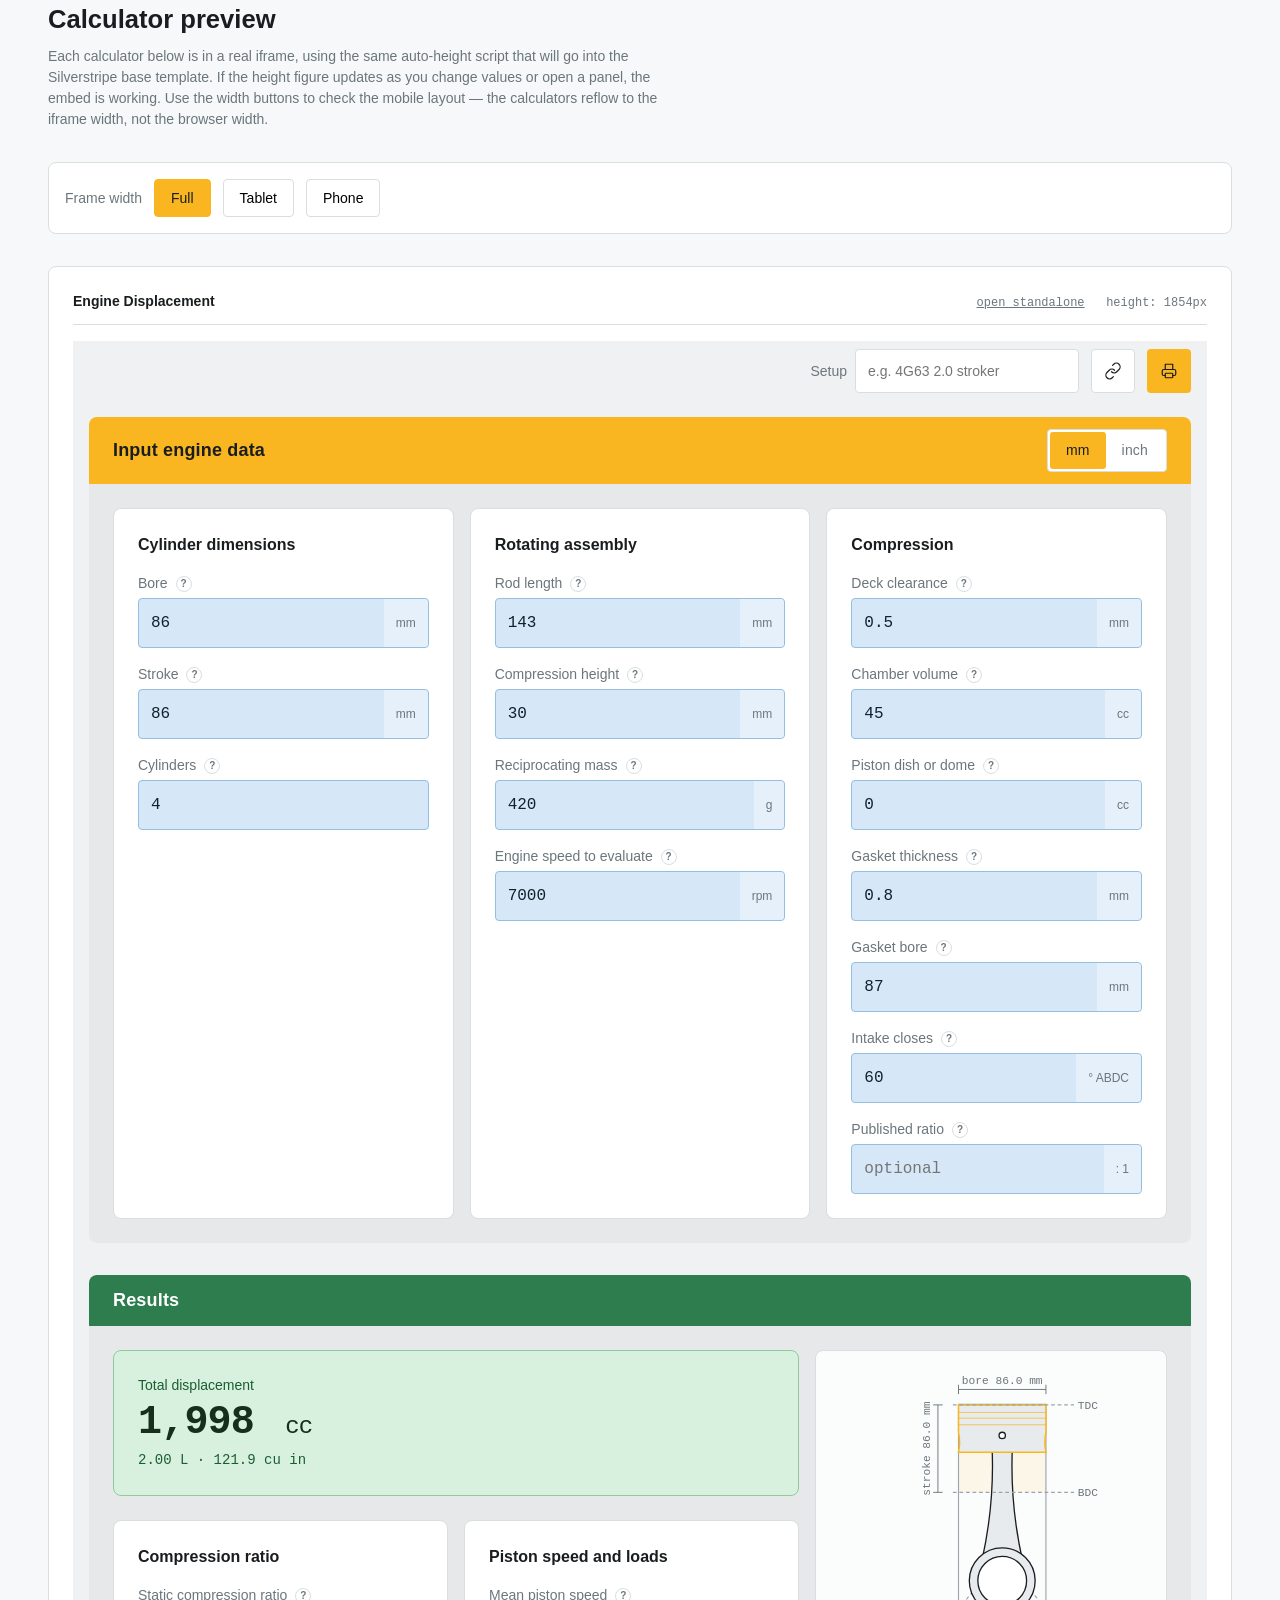
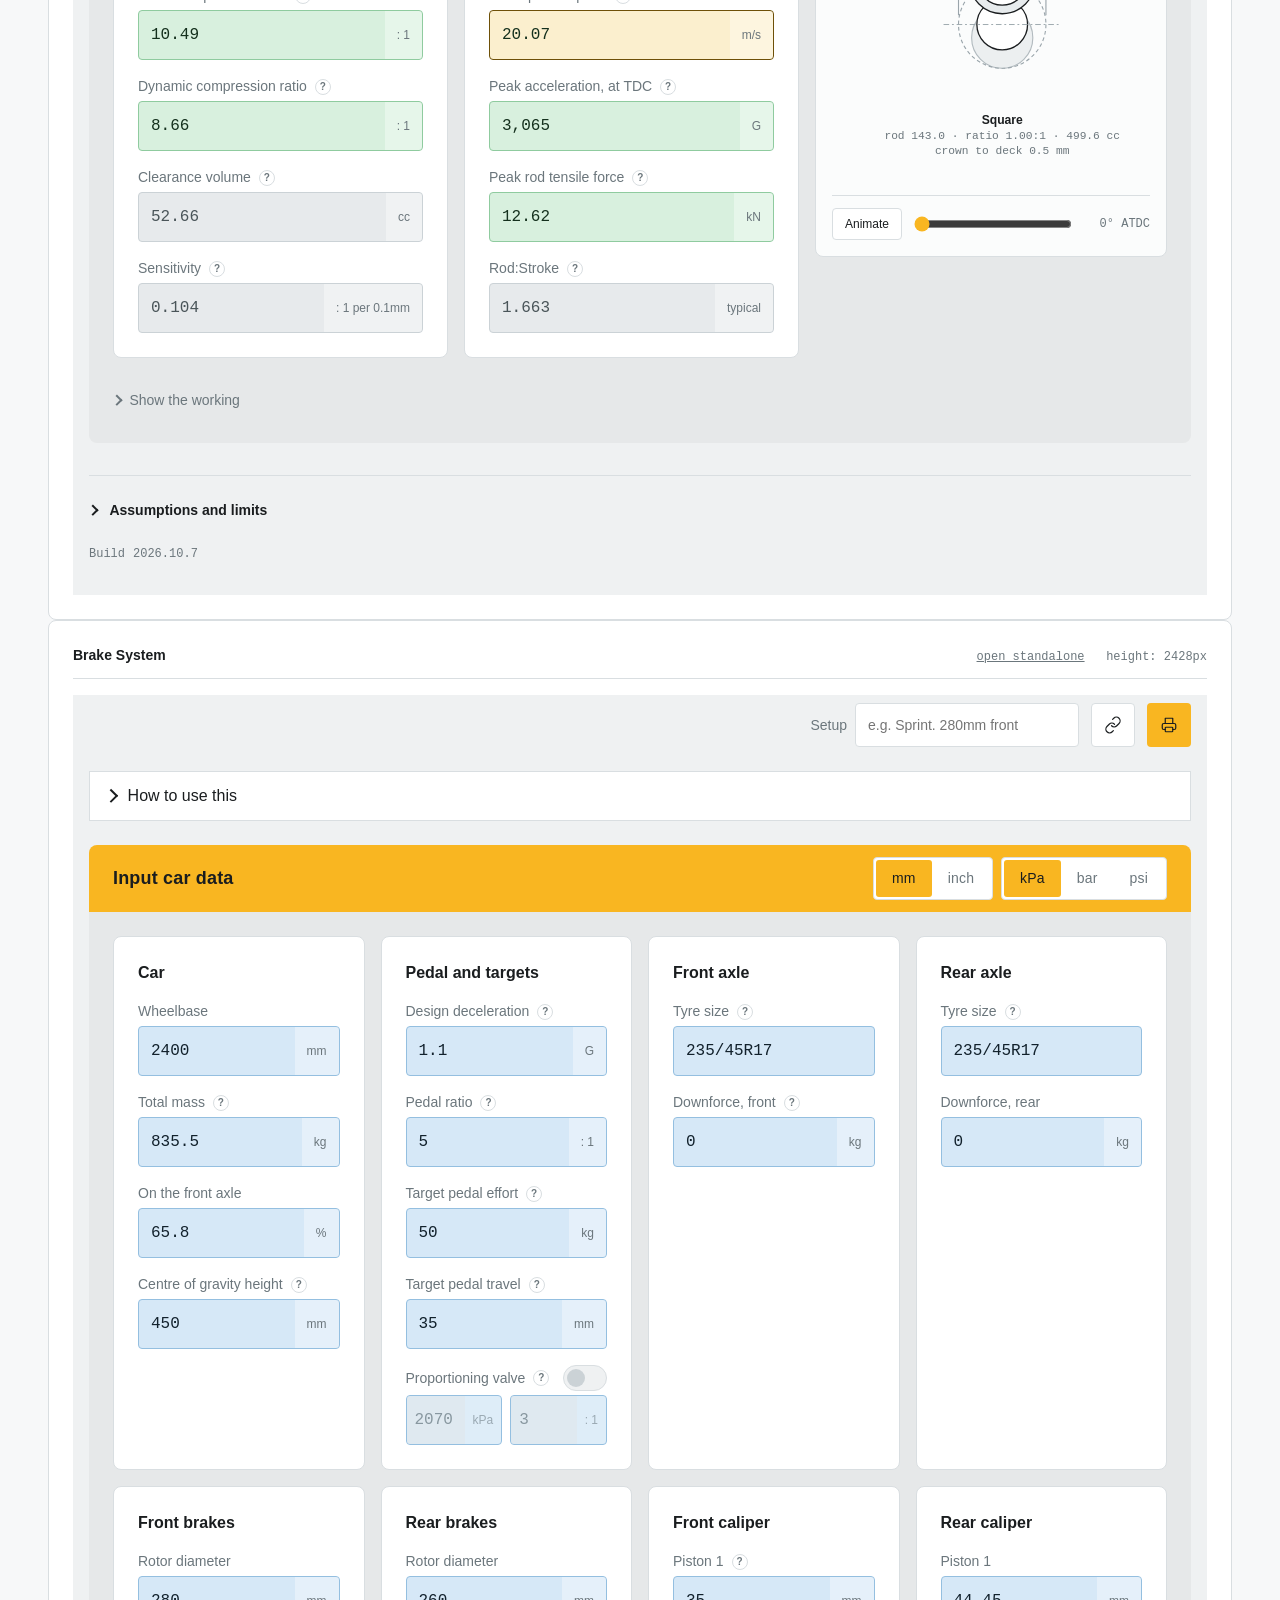
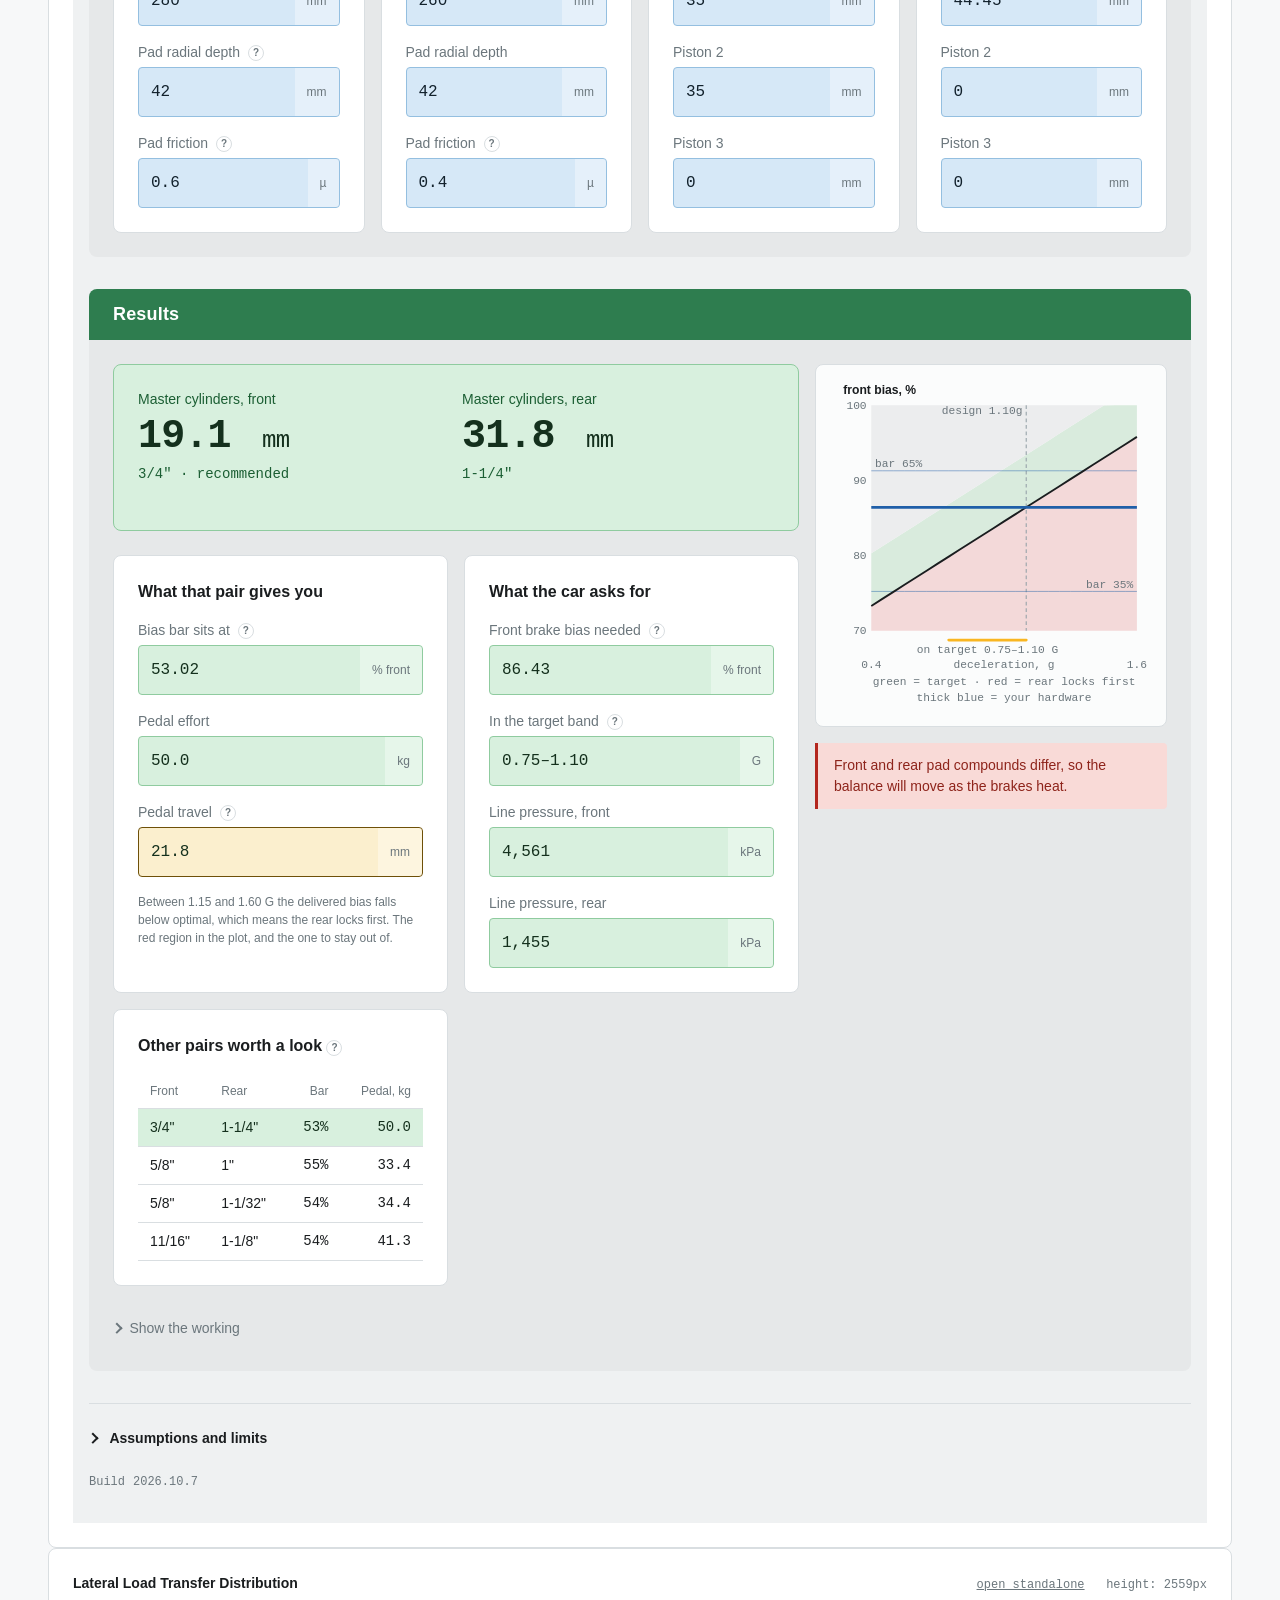
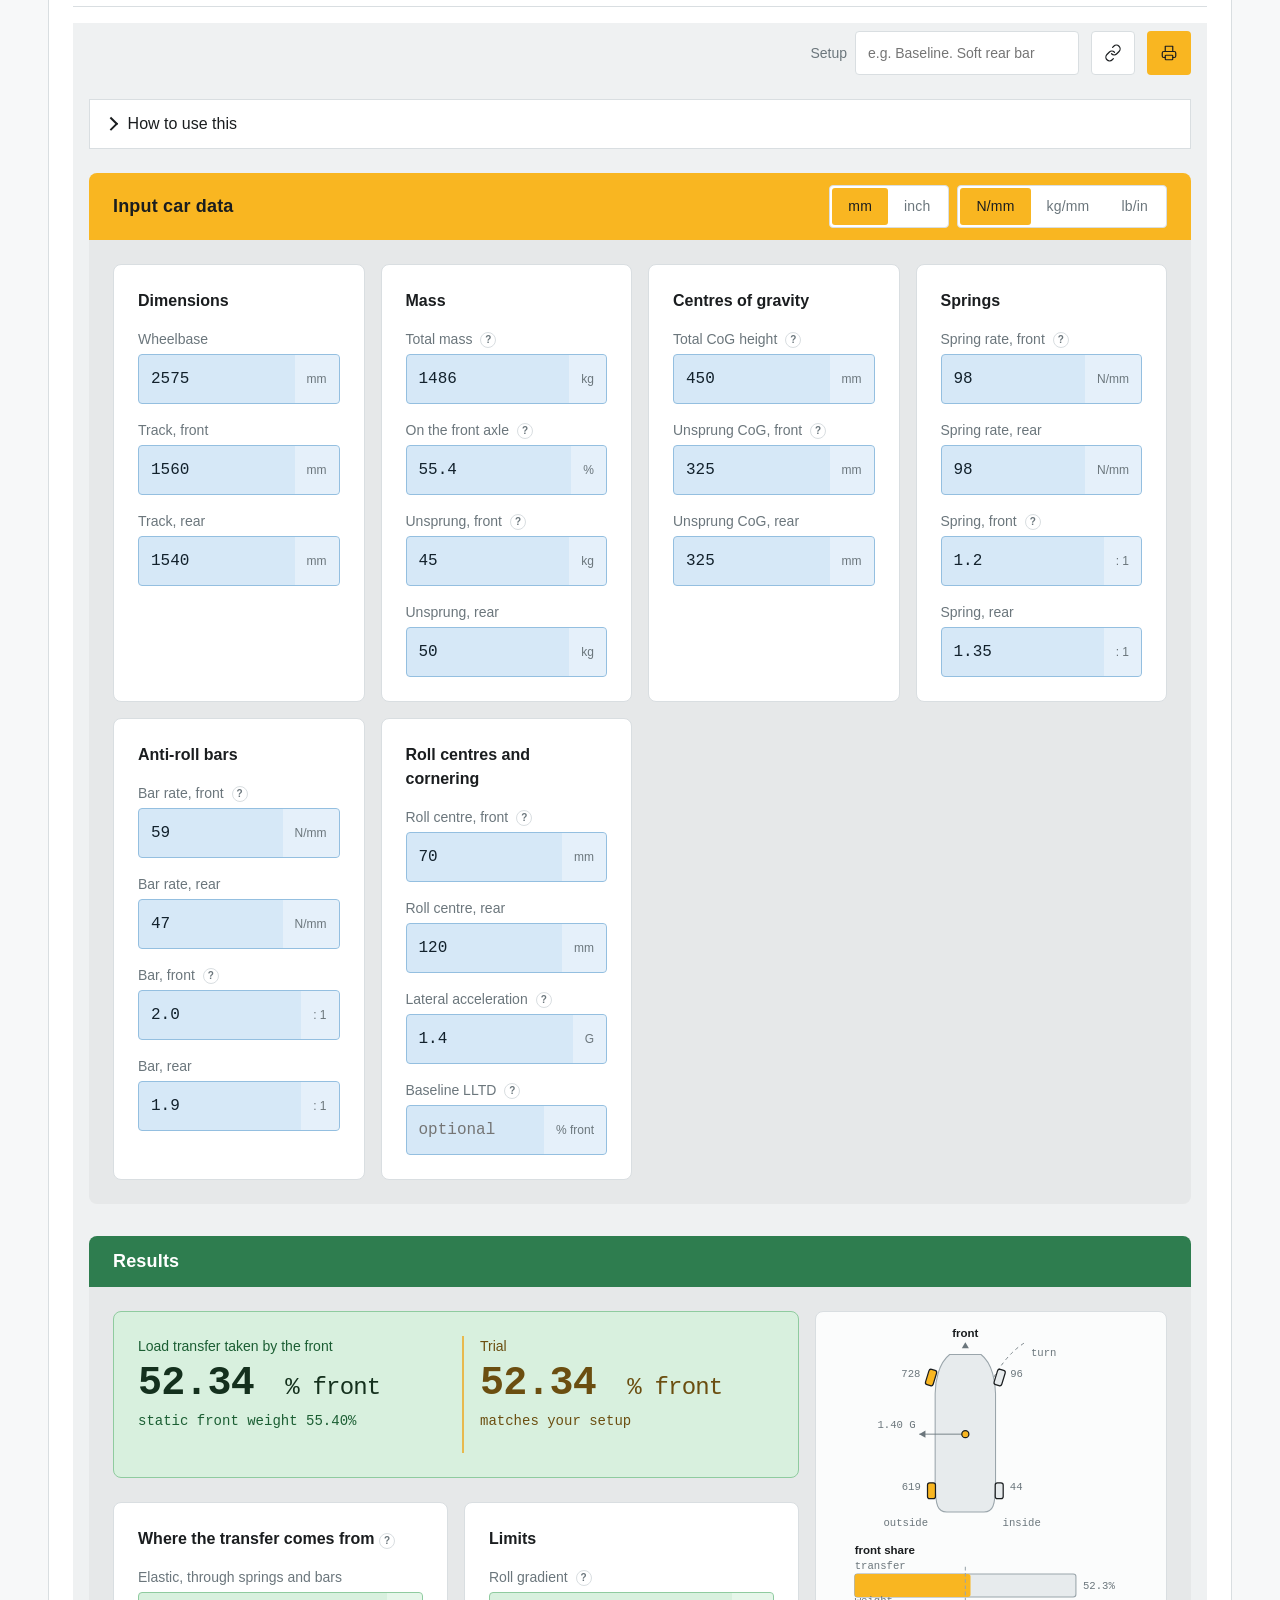
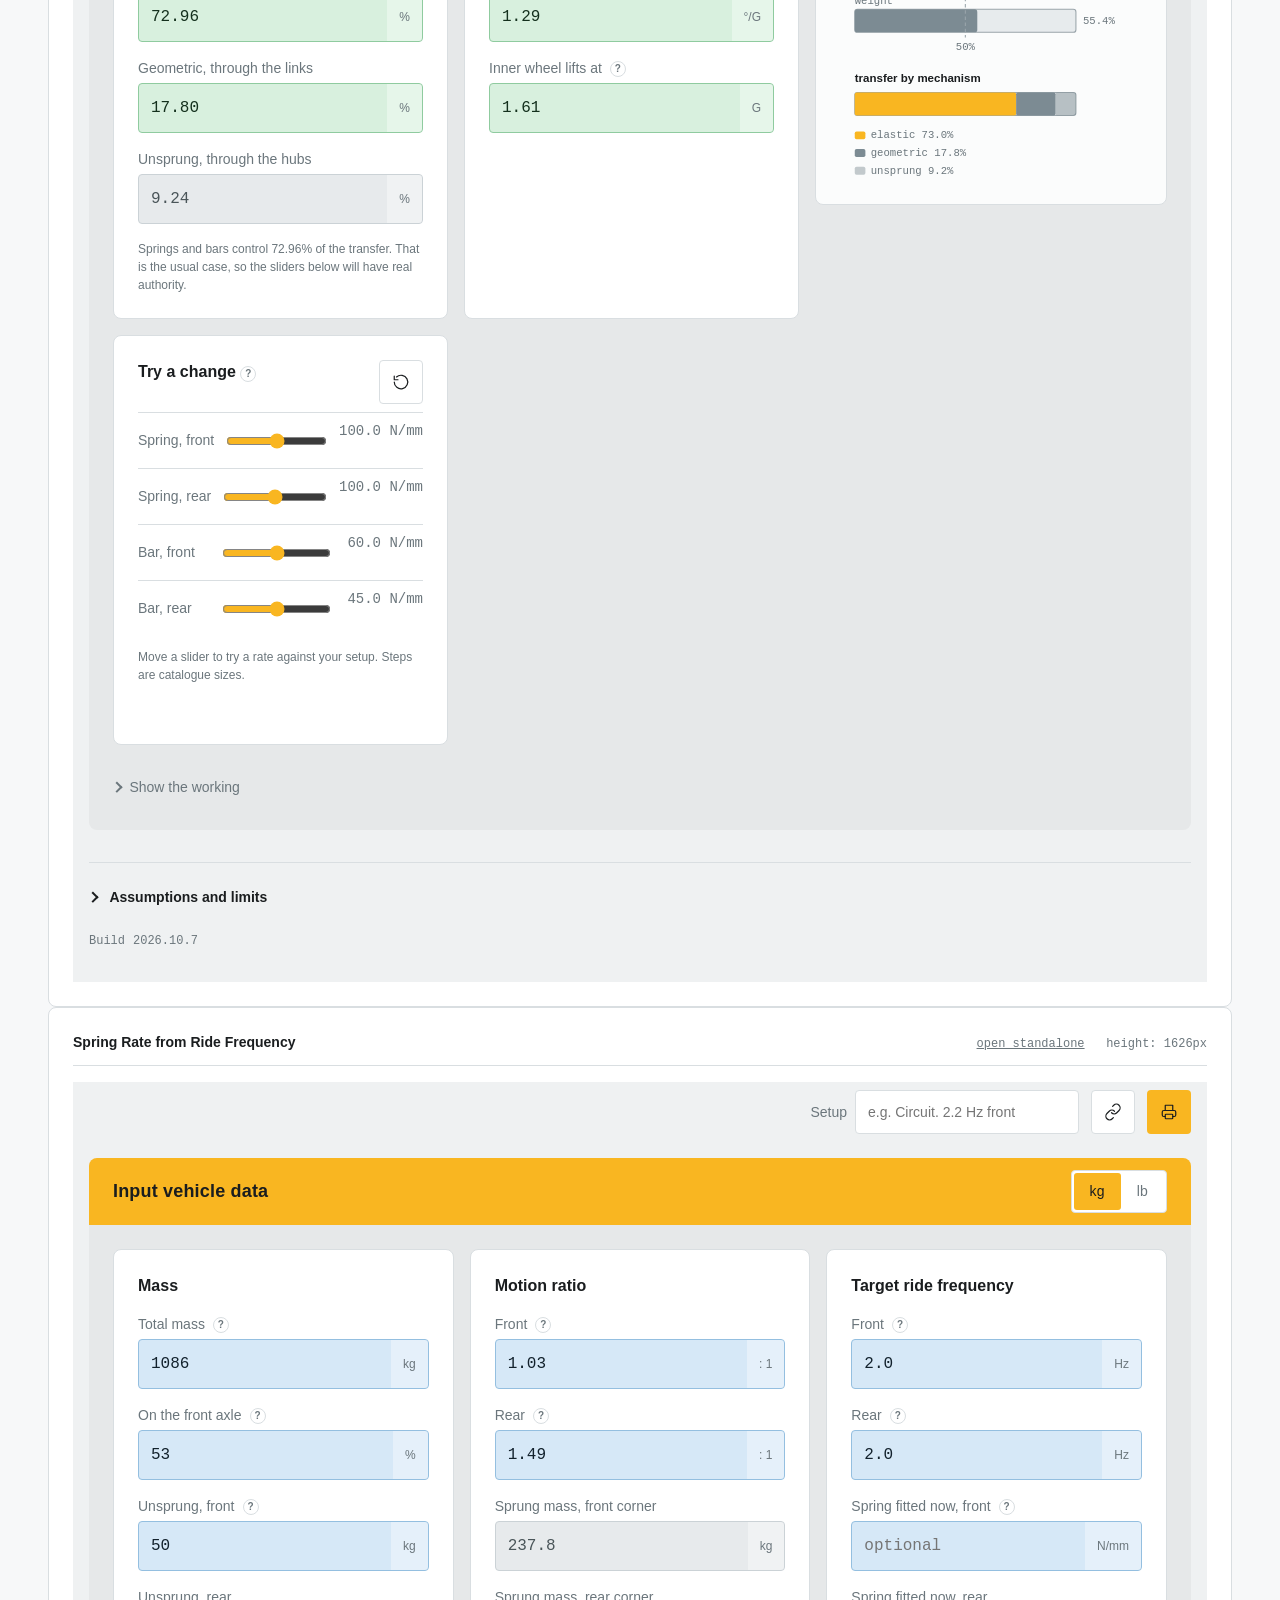
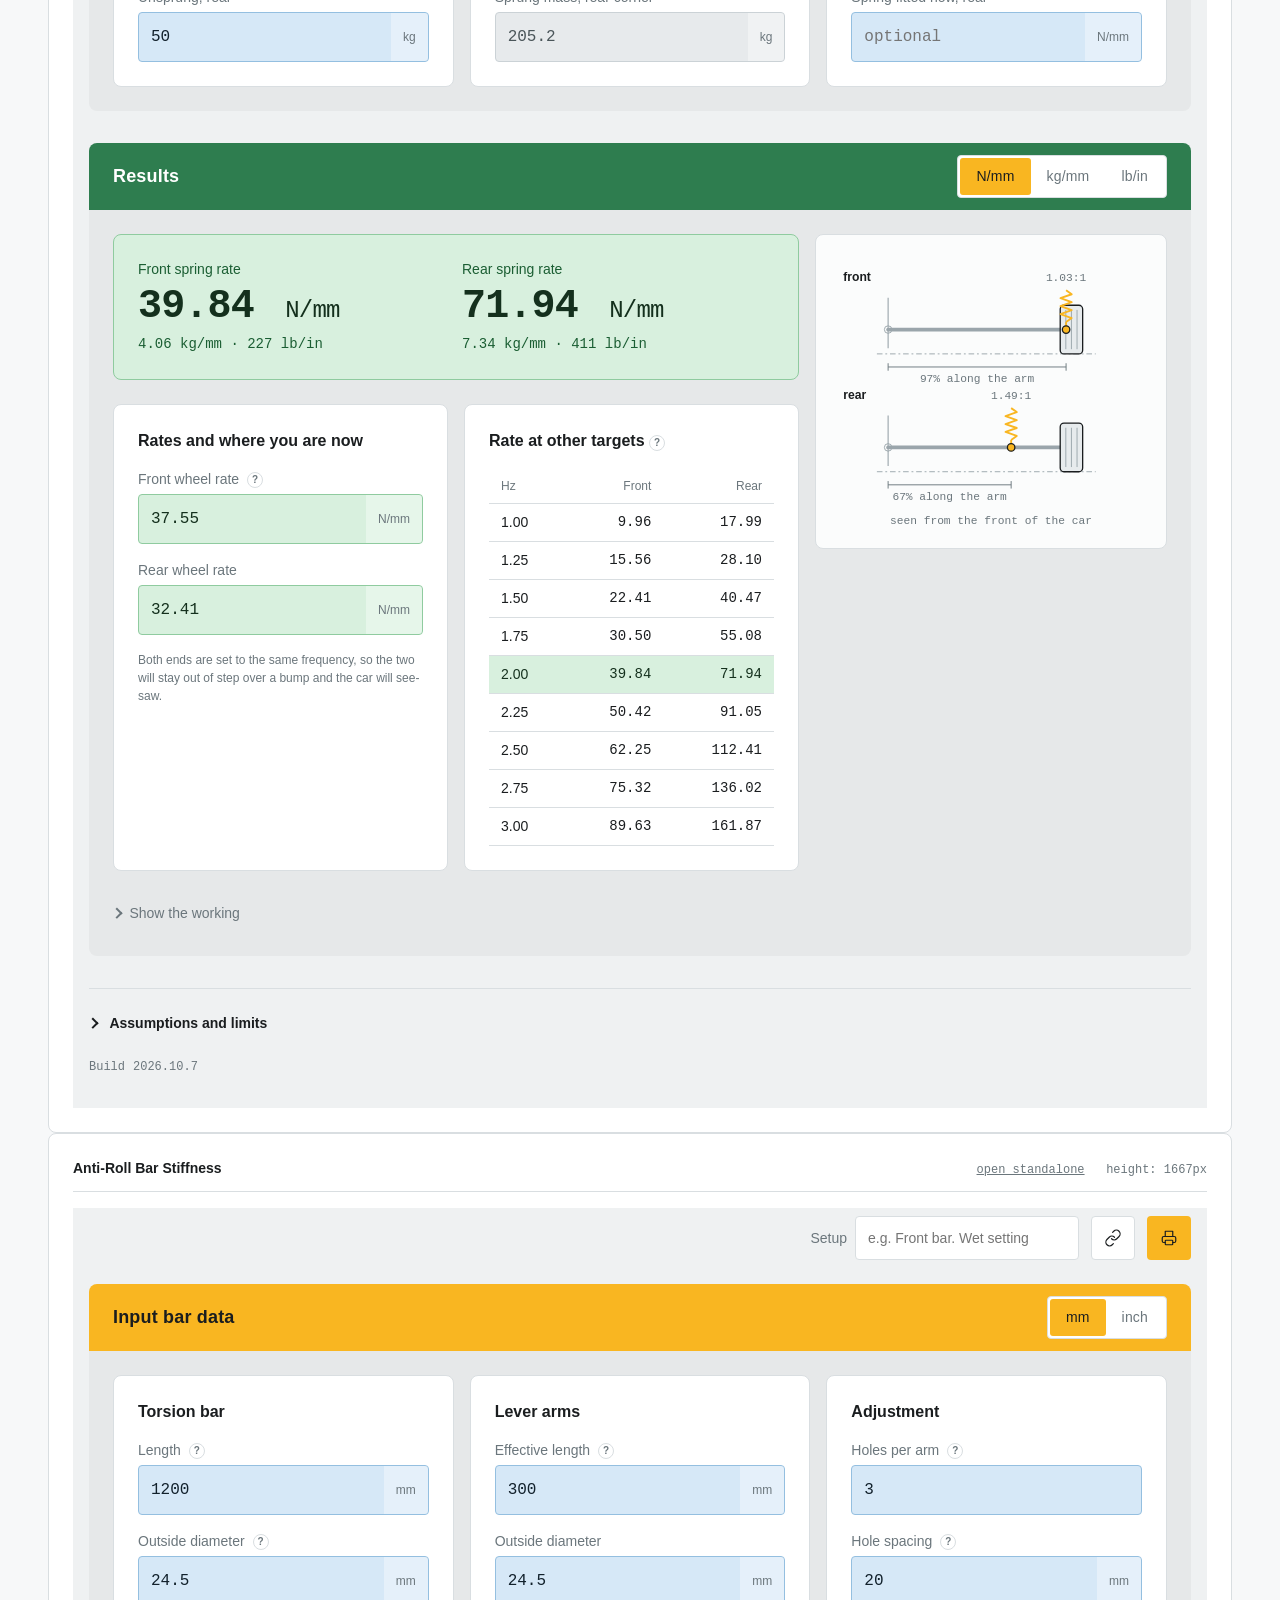
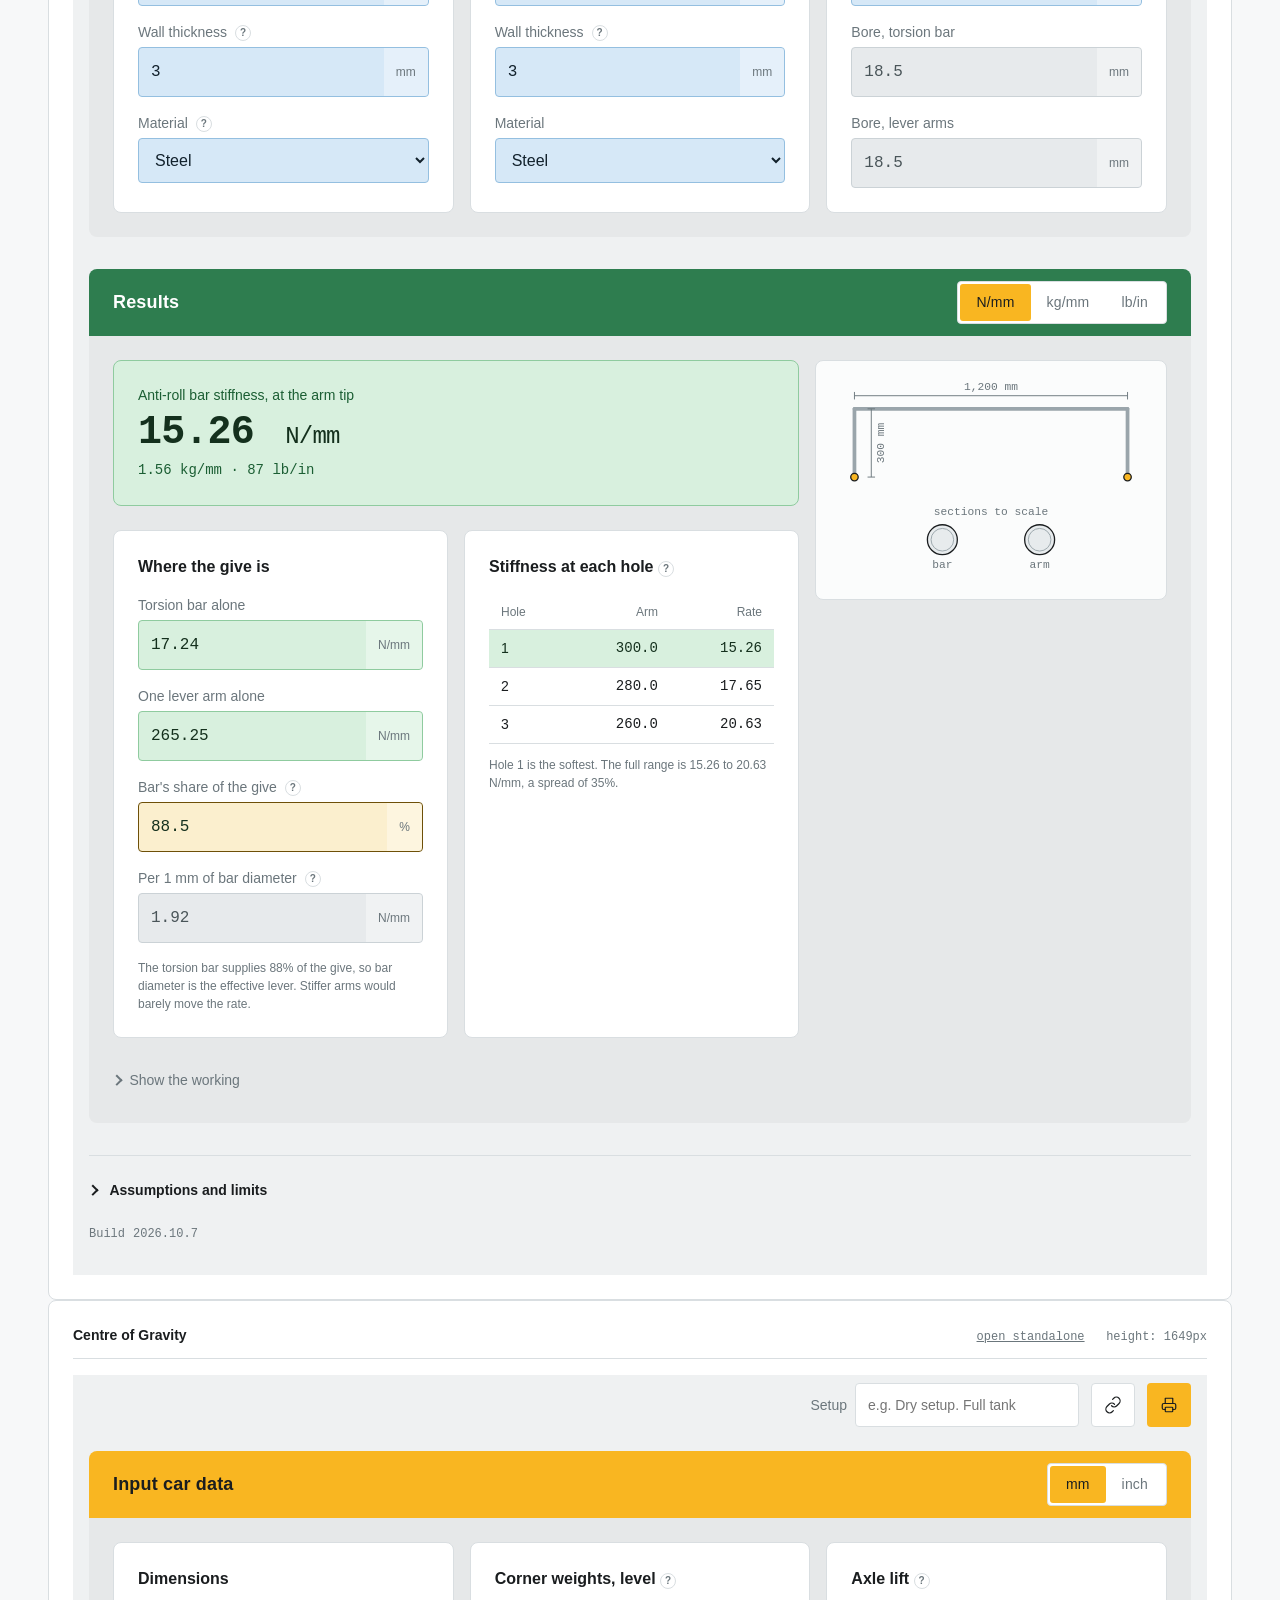
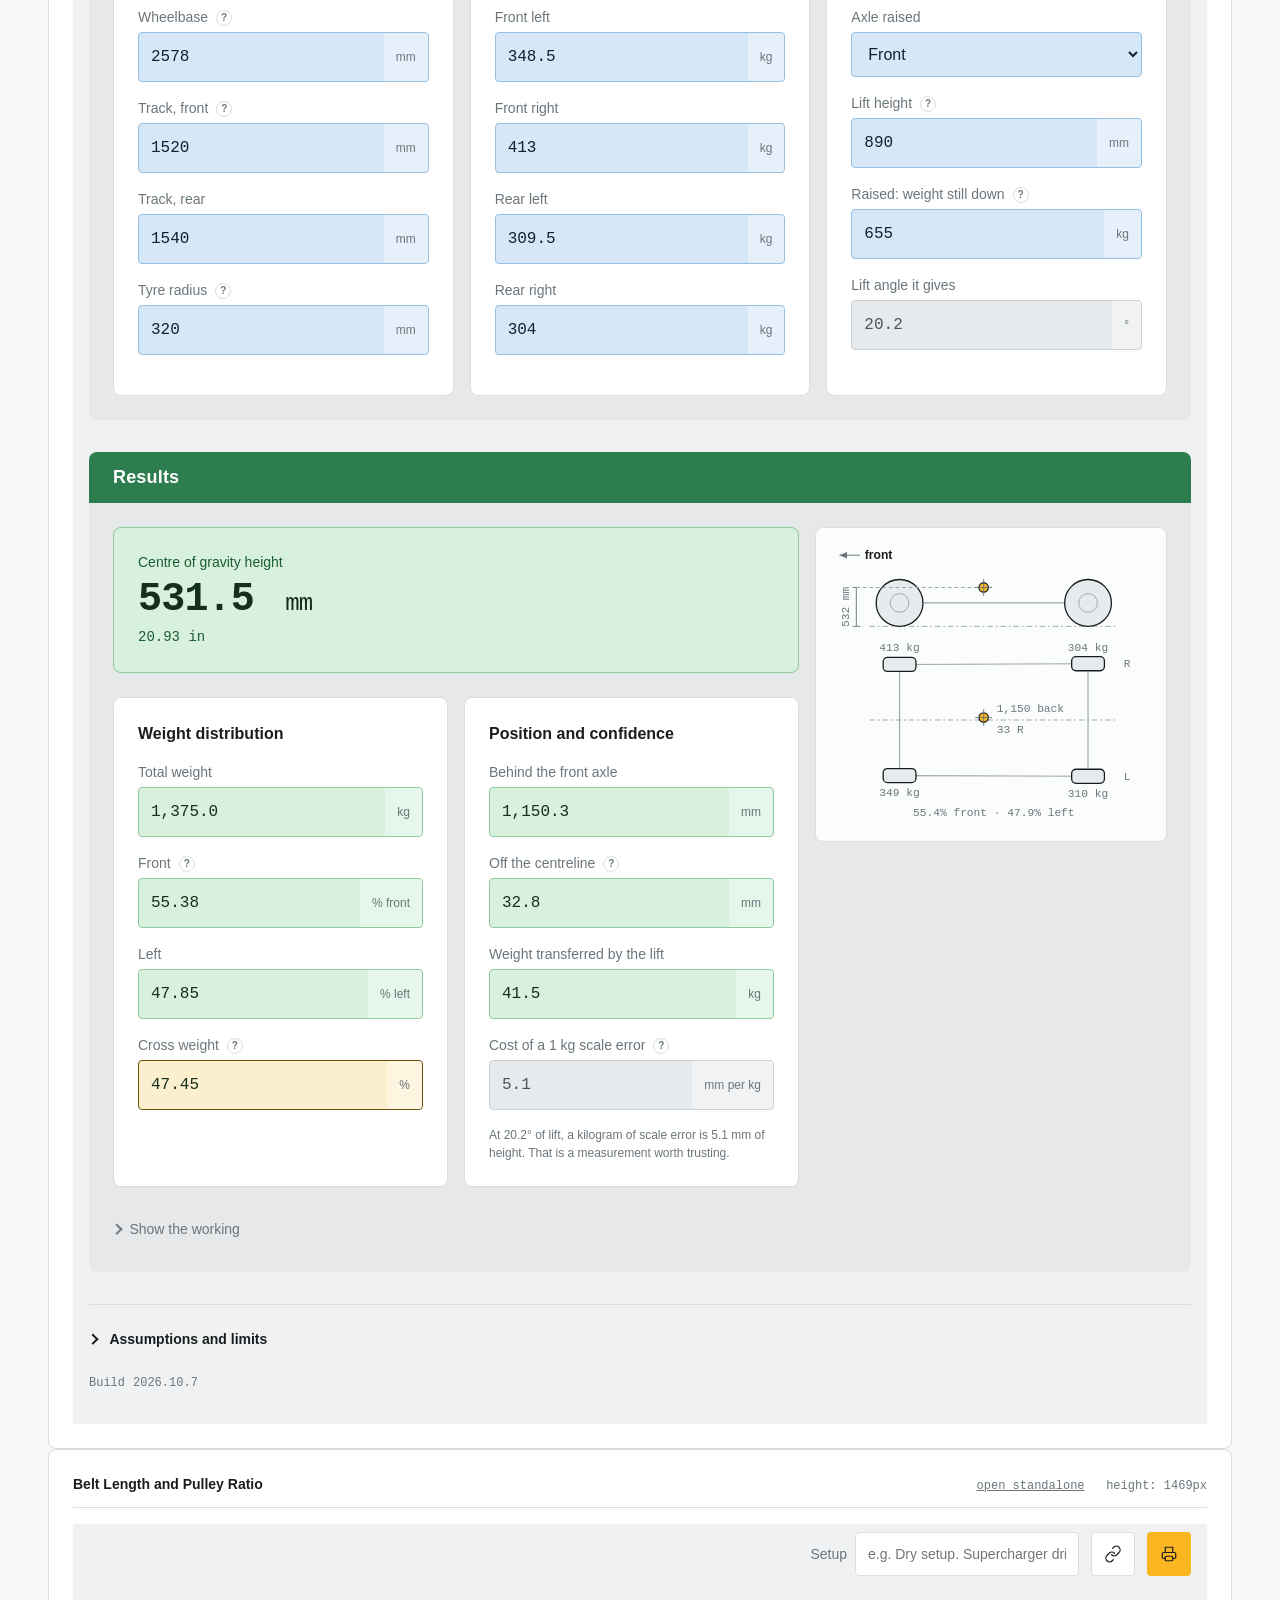
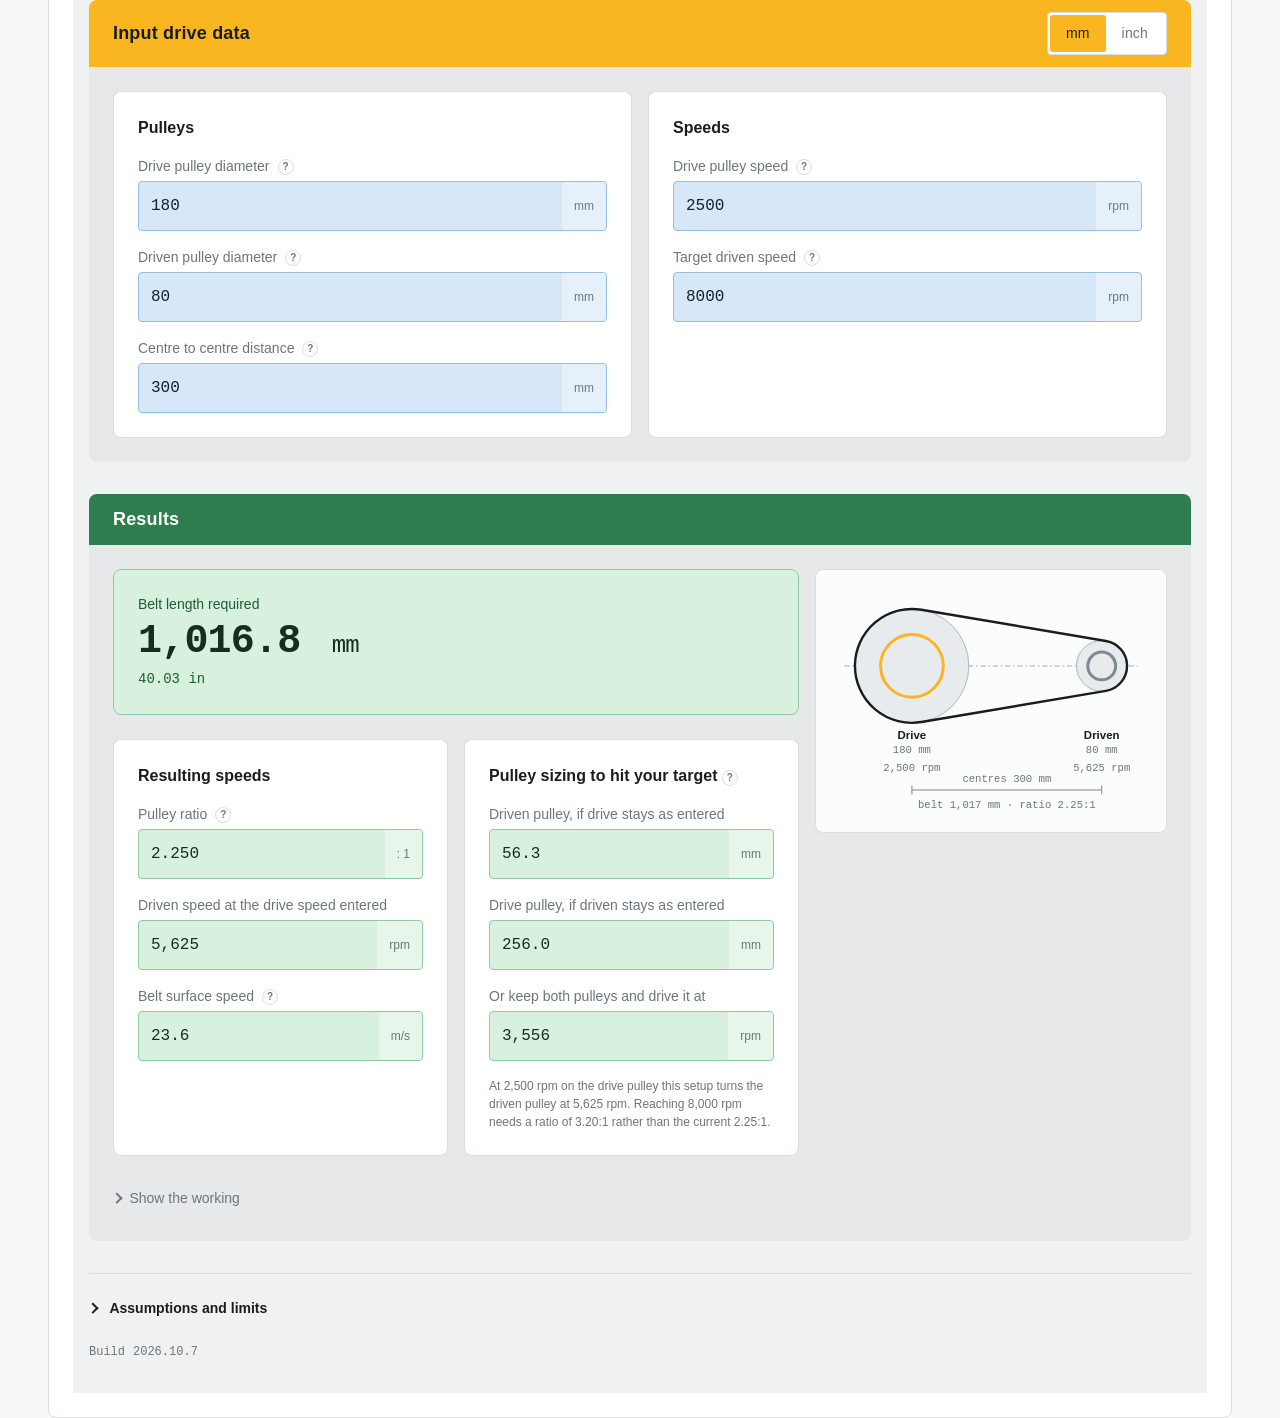
==== hpa-calculators/preview.html @ cc904378 "Add files via upload" ====
<!DOCTYPE html>
<html lang="en">
<head>
<meta charset="utf-8">
<meta name="viewport" content="width=device-width, initial-scale=1">
<title>Preview — HPA Calculators</title>
<link rel="stylesheet" href="shared/tokens.css">
<style>
  /* Development harness only. Not deployed, not part of the design system —
     it exists so you can see the calculators embedded the way the real site
     will embed them, rather than opened standalone. */
  body {
    margin: 0;
    padding: var(--space-6) var(--space-5) var(--space-8);
    background: #F7F8F9;
    color: var(--color-ink);
    font-family: var(--font-sans);
    line-height: var(--leading-body);
  }
  .wrap { max-width: 74rem; margin: 0 auto; }
  h1 { margin: 0 0 var(--space-2); font-size: 1.6rem; }
  .lede { max-width: 40rem; margin: 0 0 var(--space-6); color: var(--color-ink-muted); font-size: var(--text-sm); }
  .bar {
    display: flex; flex-wrap: wrap; align-items: center; gap: var(--space-3);
    margin-bottom: var(--space-6); padding: var(--space-4);
    border: 1px solid var(--color-line); border-radius: var(--radius-panel);
    background: #fff; font-size: var(--text-sm);
  }
  .bar__label { color: var(--color-ink-muted); }
  .bar button {
    min-height: 38px; padding: 0 var(--space-4);
    border: 1px solid var(--color-line); border-radius: var(--radius-control);
    background: #fff; font: inherit; font-size: var(--text-sm); cursor: pointer;
  }
  .bar button[aria-pressed="true"] { background: var(--color-brand); border-color: var(--color-brand); color: var(--color-brand-ink); font-weight: 500; }
  .host {
    margin: 0 auto var(--space-7);
    padding: var(--space-5);
    border: 1px solid var(--color-line); border-radius: var(--radius-panel);
    background: #fff;
    transition: max-width 150ms ease;
  }
  .host__title {
    display: flex; justify-content: space-between; align-items: baseline; gap: var(--space-4);
    margin: 0 0 var(--space-4); padding-bottom: var(--space-3);
    border-bottom: 1px solid var(--color-line);
    font-size: var(--text-sm); font-weight: 600;
  }
  .host__meta { color: var(--color-ink-muted); font-weight: 400; font-family: var(--font-figure); font-size: var(--text-xs); }
  .host__meta a { color: inherit; }
  iframe { width: 100%; border: 0; display: block; }
</style>
</head>
<body>
<div class="wrap">

  <h1>Calculator preview</h1>
  <p class="lede">
    Each calculator below is in a real iframe, using the same auto-height
    script that will go into the Silverstripe base template. If the height
    figure updates as you change values or open a panel, the embed is
    working. Use the width buttons to check the mobile layout — the
    calculators reflow to the iframe width, not the browser width.
  </p>

  <div class="bar">
    <span class="bar__label">Frame width</span>
    <button type="button" data-width="100%" aria-pressed="true">Full</button>
    <button type="button" data-width="48rem">Tablet</button>
    <button type="button" data-width="24rem">Phone</button>
  </div>

  <div class="host" id="host-engine">
    <p class="host__title">
      <span>Engine Displacement</span>
      <span class="host__meta">
        <a href="calculators/engine-displacement/" target="_blank">open standalone</a>
        &nbsp; height: <span data-height>—</span>
      </span>
    </p>
    <iframe data-hpa-calc src="calculators/engine-displacement/"
            title="Engine displacement calculator" style="height:620px"></iframe>
  </div>

  <div class="host" id="host-brake">
    <p class="host__title">
      <span>Brake System</span>
      <span class="host__meta">
        <a href="calculators/brake-system/" target="_blank">open standalone</a>
        &nbsp; height: <span data-height>—</span>
      </span>
    </p>
    <iframe data-hpa-calc src="calculators/brake-system/"
            title="Brake system calculator" style="height:1200px"></iframe>
  </div>

  <div class="host" id="host-lltd">
    <p class="host__title">
      <span>Lateral Load Transfer Distribution</span>
      <span class="host__meta">
        <a href="calculators/lateral-load-transfer/" target="_blank">open standalone</a>
        &nbsp; height: <span data-height>—</span>
      </span>
    </p>
    <iframe data-hpa-calc src="calculators/lateral-load-transfer/"
            title="Lateral load transfer distribution calculator" style="height:1200px"></iframe>
  </div>

  <div class="host" id="host-spring">
    <p class="host__title">
      <span>Spring Rate from Ride Frequency</span>
      <span class="host__meta">
        <a href="calculators/spring-rate/" target="_blank">open standalone</a>
        &nbsp; height: <span data-height>—</span>
      </span>
    </p>
    <iframe data-hpa-calc src="calculators/spring-rate/"
            title="Spring rate calculator" style="height:1000px"></iframe>
  </div>

  <div class="host" id="host-arb">
    <p class="host__title">
      <span>Anti-Roll Bar Stiffness</span>
      <span class="host__meta">
        <a href="calculators/anti-roll-bar/" target="_blank">open standalone</a>
        &nbsp; height: <span data-height>—</span>
      </span>
    </p>
    <iframe data-hpa-calc src="calculators/anti-roll-bar/"
            title="Anti-roll bar stiffness calculator" style="height:1000px"></iframe>
  </div>

  <div class="host" id="host-cog">
    <p class="host__title">
      <span>Centre of Gravity</span>
      <span class="host__meta">
        <a href="calculators/centre-of-gravity/" target="_blank">open standalone</a>
        &nbsp; height: <span data-height>—</span>
      </span>
    </p>
    <iframe data-hpa-calc src="calculators/centre-of-gravity/"
            title="Centre of gravity calculator" style="height:1000px"></iframe>
  </div>

  <div class="host" id="host-belt">
    <p class="host__title">
      <span>Belt Length and Pulley Ratio</span>
      <span class="host__meta">
        <a href="calculators/belt-length/" target="_blank">open standalone</a>
        &nbsp; height: <span data-height>—</span>
      </span>
    </p>
    <iframe data-hpa-calc src="calculators/belt-length/"
            title="Belt length calculator" style="height:760px"></iframe>
  </div>

</div>

<script>
/* This is the production snippet from EMBEDDING.md, with the origin
   allowlist pointed at wherever you're serving from locally. */
(function () {
  var ALLOWED_ORIGINS = [window.location.origin];

  function findFrame(source) {
    var frames = document.querySelectorAll('iframe[data-hpa-calc]');
    for (var i = 0; i < frames.length; i++) {
      if (frames[i].contentWindow === source) return frames[i];
    }
    return null;
  }

  window.addEventListener('message', function (event) {
    if (ALLOWED_ORIGINS.indexOf(event.origin) === -1) return;

    var data = event.data;
    if (!data || data.type !== 'hpa:calc:height') return;

    var height = parseInt(data.height, 10);
    if (!height || height < 50 || height > 8000) return;

    var frame = findFrame(event.source);
    if (!frame) return;

    frame.style.height = height + 'px';

    // Preview-only: show the reported height so you can see it working.
    var readout = frame.closest('.host').querySelector('[data-height]');
    if (readout) readout.textContent = height + 'px';
  });

  // Width buttons, to check the responsive reflow.
  var buttons = document.querySelectorAll('.bar button');
  buttons.forEach(function (button) {
    button.addEventListener('click', function () {
      buttons.forEach(function (b) { b.setAttribute('aria-pressed', 'false'); });
      button.setAttribute('aria-pressed', 'true');
      document.querySelectorAll('.host').forEach(function (host) {
        host.style.maxWidth = button.dataset.width;
      });
    });
  });
})();
</script>
</body>
</html>
---- hpa-calculators/shared/tokens.css ----
/* ==========================================================================
   tokens.css — the design language for all HPA calculators.

   The ONLY file you edit to rebrand. Every calculator reads these variables,
   so a change here changes every calculator at once.

   Colour is organised by FIELD ROLE, taken from the XD mock. That's a
   stronger system than naming colours by appearance, because a field's
   colour then tells the user whether they can touch it:

       blue   you type here
       grey   we worked this out, read only
       green  this is the answer

   Section headers follow the same logic: yellow for inputs, grey for
   intermediate calculations, green for results.
   ========================================================================== */

:root {

  /* ---- Brand ------------------------------------------------------------ */

  --color-brand:        #F9B621;   /* HPA primary yellow                    */
  --color-brand-hover:  #E0A314;

  /* Dark text on the yellow, not white. White on #F9B621 is about 2:1,
     which is unreadable in a workshop and fails WCAG by a wide margin.
     The yellow itself is untouched.                                       */
  --color-brand-ink:    #1A1D1F;

  /* ---- Surfaces and text ------------------------------------------------ */

  --color-surface:      #FFFFFF;
  --color-surface-sunk: #EFF1F2;   /* page/panel backing, as in the mock    */
  --color-ink:          #1A1D1F;
  --color-ink-muted:    #6B767C;
  --color-line:         #D9DEE1;

  /* ---- Field roles ------------------------------------------------------
     Backgrounds are kept pale so the value itself stays the high-contrast
     element. Borders carry the role at a stronger saturation for anyone who
     can't separate the pale fills.                                        */

  --field-input-bg:      #D6E8F7;   /* editable                             */
  --field-input-border:  #94BFE0;
  --field-input-ink:     #12212C;

  --field-locked-bg:     #E7EAEC;   /* intermediate, read only              */
  --field-locked-border: #CBD2D6;
  --field-locked-ink:    #4A5559;

  --field-result-bg:     #D8F0DE;   /* result                               */
  --field-result-border: #8FCB9F;
  --field-result-ink:    #14301D;

  /* ---- Section headers --------------------------------------------------
     The intermediate grey and results green are darker than the mock's, so
     white header text clears 4.5:1. Same hues, more contrast.             */

  --header-input-bg:        var(--color-brand);
  --header-input-ink:       var(--color-brand-ink);
  --header-result-bg:       #2E7D4F;
  --header-dark-ink:        #FFFFFF;

  /* A trial value: something being tried out rather than the setup you
     entered or a computed result. Brand amber, so it reads as "in hand"
     against the blue of inputs and the green of results, and nobody mistakes
     an experiment for a measurement.                                        */
  --field-trial-bg:      #FDF1D4;
  --field-trial-border:  #E8B94E;
  --field-trial-ink:     #6B4E10;

  /* The line under judgement on a plot. Blue, because it has to be legible
     against every zone colour and distinct from the black optimal line it is
     being compared with. */
  --plot-actual:  #1F5FA8;

  /* Plot zones. Deliberately pale: they classify the background so a line
     can be read against them, and must never compete with the line itself. */
  --zone-danger:  #F3D9D9;
  --zone-target:  #D9EBDD;
  --zone-excess:  #ECEDEE;

  /* ---- Status -----------------------------------------------------------
     Three states, used by warnings and by any field that can go out of
     range. Each pairs a fill with a text colour that passes on it.        */

  --status-ok-ink:       #1B5E33;
  --status-caution-bg:   #FBEFCE;
  --status-caution-ink:  #6E5008;
  --status-warn-bg:      #F9DAD7;
  --status-warn-ink:     #8E241B;

  --color-danger:        #B3261E;   /* validation errors                    */

  /* ---- Diagram ----------------------------------------------------------
     Schematics are line drawings, not illustrations. Three roles only:
     the driving part, the driven part, and the thing connecting them.
     Keeping it to three stops later calculators inventing their own.     */

  --diagram-bg:      #FBFCFC;
  --diagram-line:    #9AA5AB;   /* outlines, centre lines                 */
  --diagram-drive:   var(--color-brand);
  --diagram-driven:  #7C8B93;
  --diagram-belt:    #1A1D1F;   /* the connecting element                 */
  --diagram-fill:    #E7EBED;   /* bodies of components                   */
  --diagram-dim:     #6B767C;   /* dimension lines and their labels       */

  /* Focus is deliberately not brand yellow — a yellow ring on a yellow
     button is invisible, and keyboard users need to see where they are.   */
  --color-focus:         #0B6FD0;
  --focus-ring:          0 0 0 3px color-mix(in srgb, var(--color-focus) 40%, transparent);

  /* ---- Type --------------------------------------------------------------
     Two roles. The second is subject-driven rather than decorative: this
     audience reads dyno sheets, ECU tables and logger traces, all of which
     set figures in aligned fixed-width columns. Matching that makes a
     readout look like an instrument, and stops digits jittering as a value
     recalculates.

     Both stacks are system fonts, so there's no network cost. That matters
     more than usual inside an iframe, where a webfont adds a visible
     reflow in a second document the visitor is already waiting on. Drop
     your brand face into --font-sans when you're ready; see the README.  */

  --font-sans:   "Inter var", "Inter", -apple-system, BlinkMacSystemFont,
                 "Segoe UI", Roboto, "Helvetica Neue", Arial, sans-serif;
  --font-figure: ui-monospace, "SF Mono", "Cascadia Mono", "Roboto Mono",
                 Menlo, Consolas, monospace;

  /* 1.25 scale from a 16px base, rounded to whole pixels. */
  --text-xs:   0.75rem;    /* 12px  units, footnotes, working panel        */
  --text-sm:   0.875rem;   /* 14px  labels, help text                      */
  --text-base: 1rem;       /* 16px  body and inputs (16px stops iOS zoom)  */
  --text-lg:   1.125rem;   /* 18px  section headers                        */
  --text-xl:   1.5rem;     /* 24px  secondary readouts                     */
  --text-2xl:  2.5rem;     /* 40px  the primary answer                     */

  --weight-medium: 500;
  --weight-bold:   650;

  --leading-tight: 1.15;
  --leading-body:  1.5;

  /* ---- Space -------------------------------------------------------------
     4px grid, and the scale runs generous at the top end on purpose. The
     brief asks for spacious and clearly segmented, so panel padding and
     the gaps between sections come from --space-5 and up, never --space-2.
     Using the scale rather than ad-hoc values is what keeps a calculator
     built next year feeling like one built today.                         */

  --space-1: 0.25rem;
  --space-2: 0.5rem;
  --space-3: 0.75rem;
  --space-4: 1rem;
  --space-5: 1.5rem;
  --space-6: 2rem;

  /* ---- Shape -------------------------------------------------------------
     Two radii, and the difference carries meaning:
       --radius-control  things you touch (fields, buttons, toggles)
       --radius-panel    things that contain other things
     Resist a third. One radius everywhere flattens hierarchy; five reads
     as indecision.                                                        */

  --radius-control: 4px;
  --radius-panel:   8px;
  --border-width:   1px;

  /* ---- Interaction ------------------------------------------------------ */

  --accent:   var(--color-brand);   /* native range/checkbox/radio pick this up */
  --duration: 120ms;
  --easing:   cubic-bezier(0.2, 0, 0.3, 1);
}

@media (prefers-reduced-motion: reduce) {
  :root { --duration: 0ms; }
}
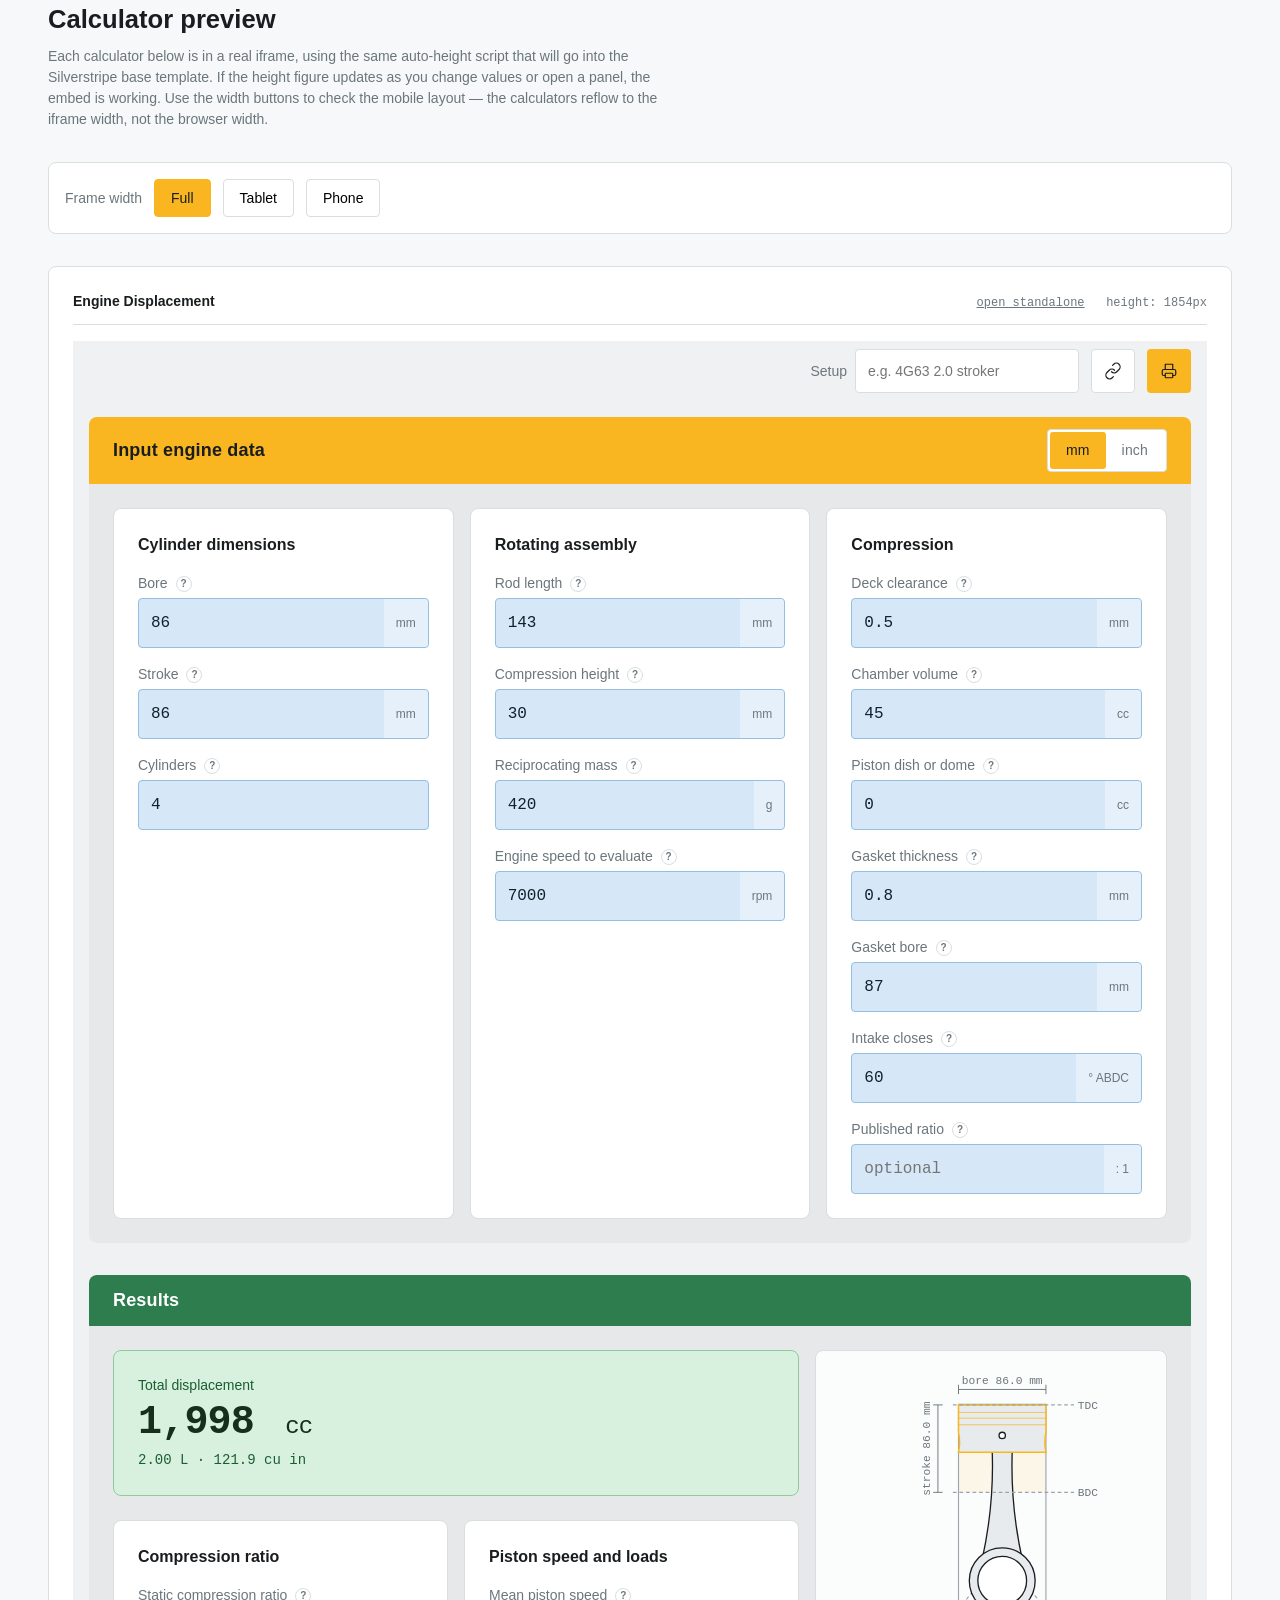
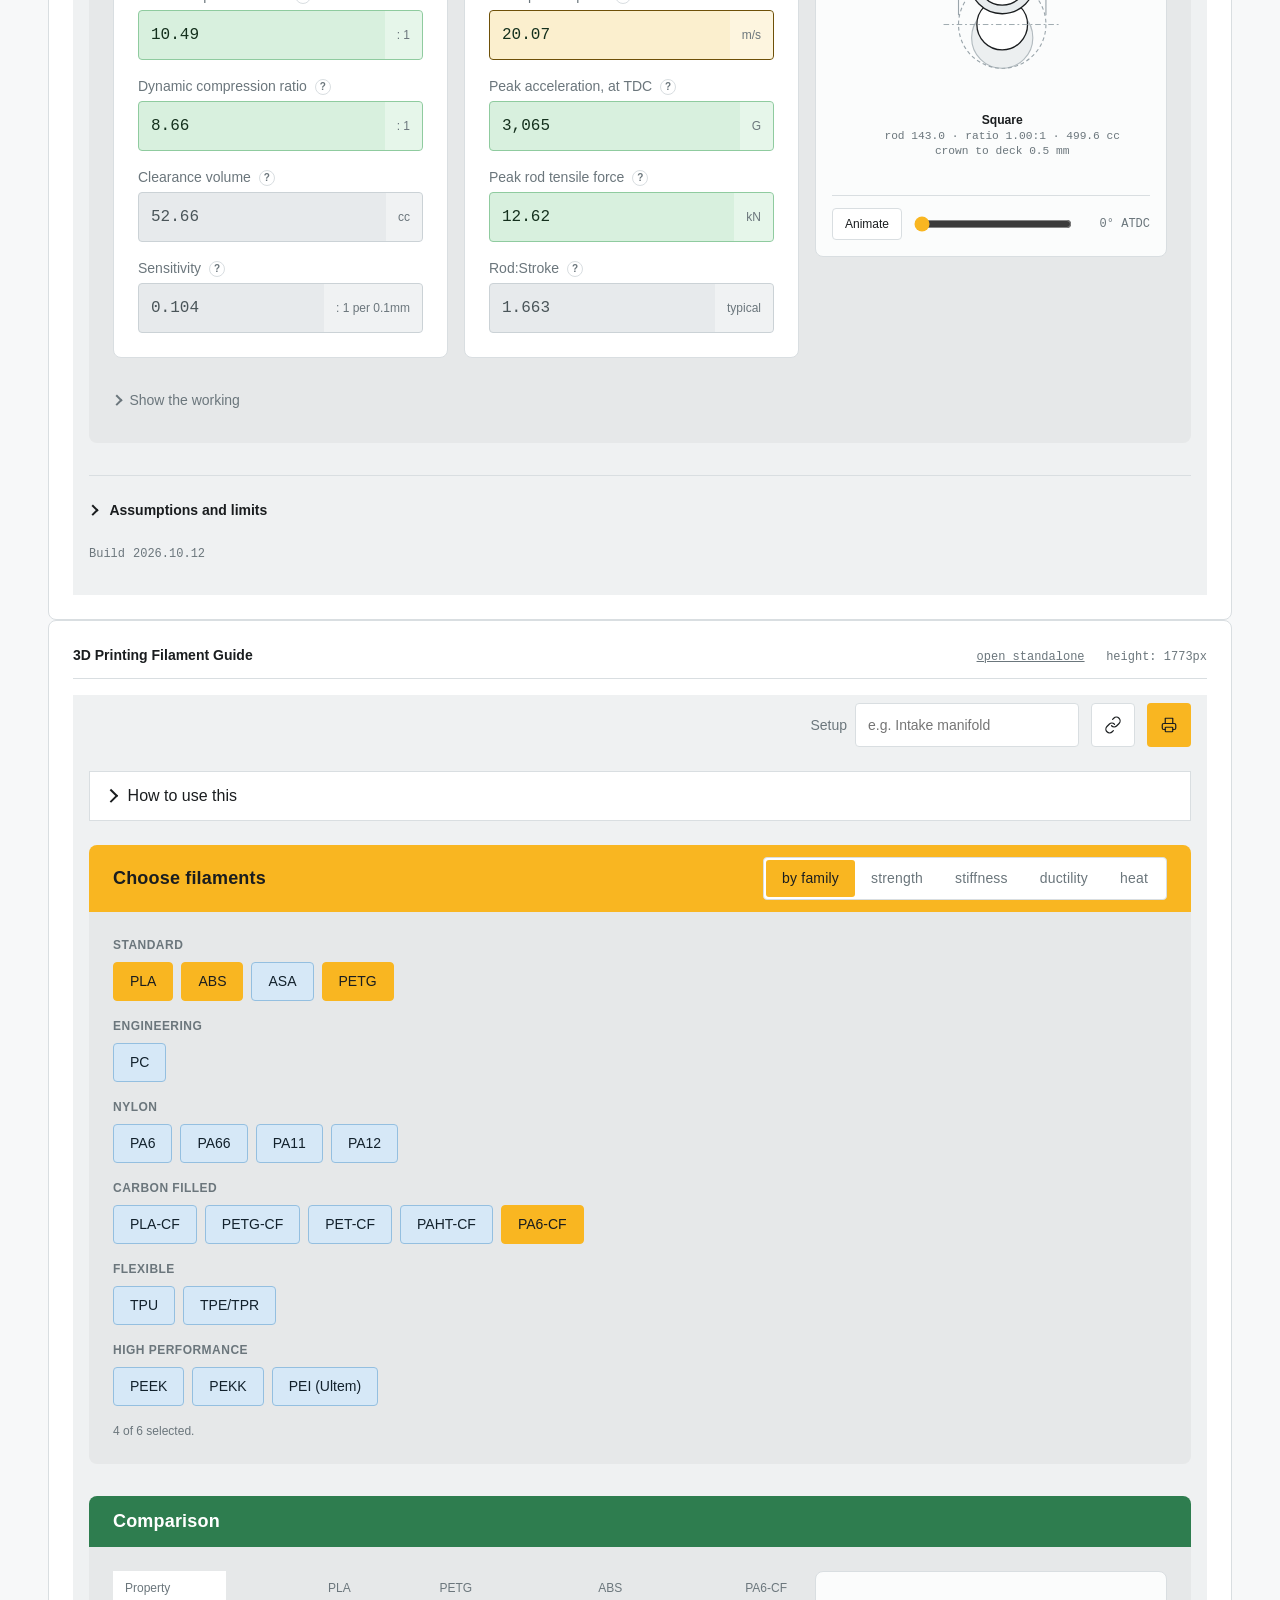
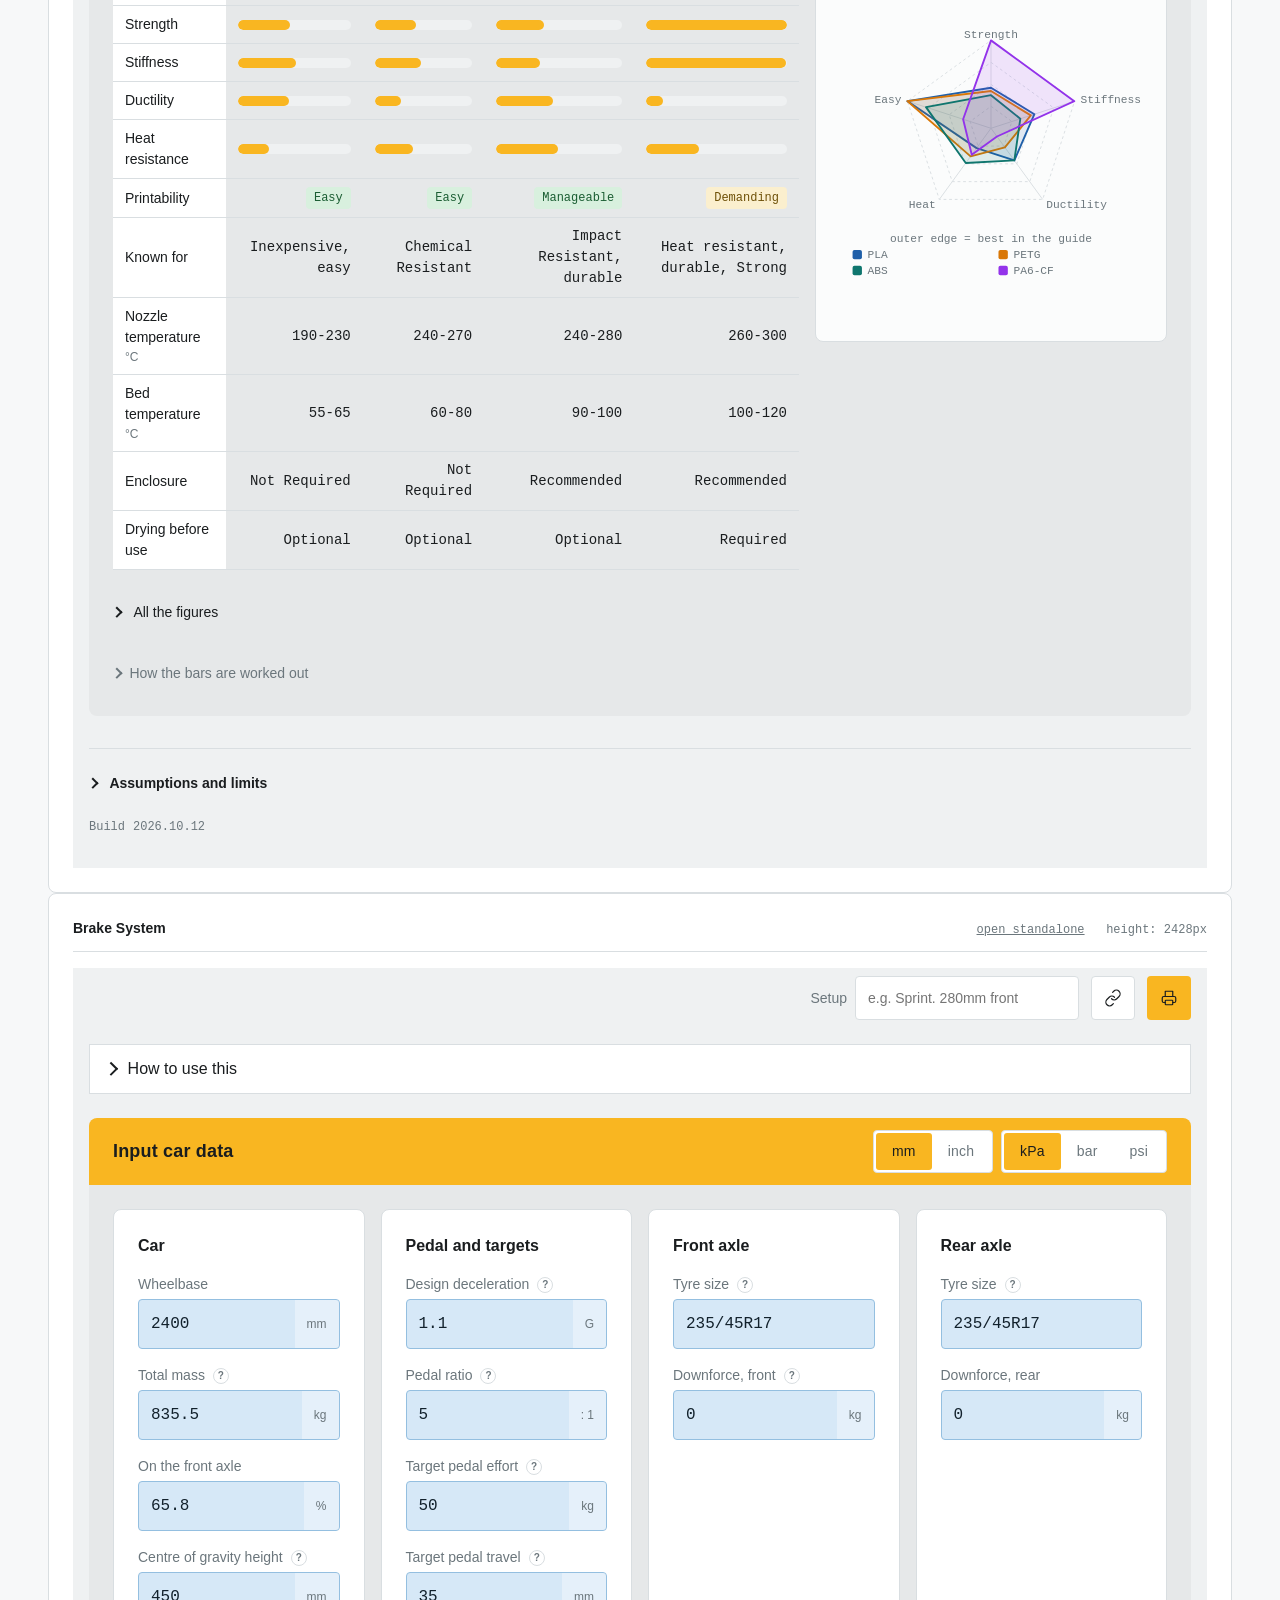
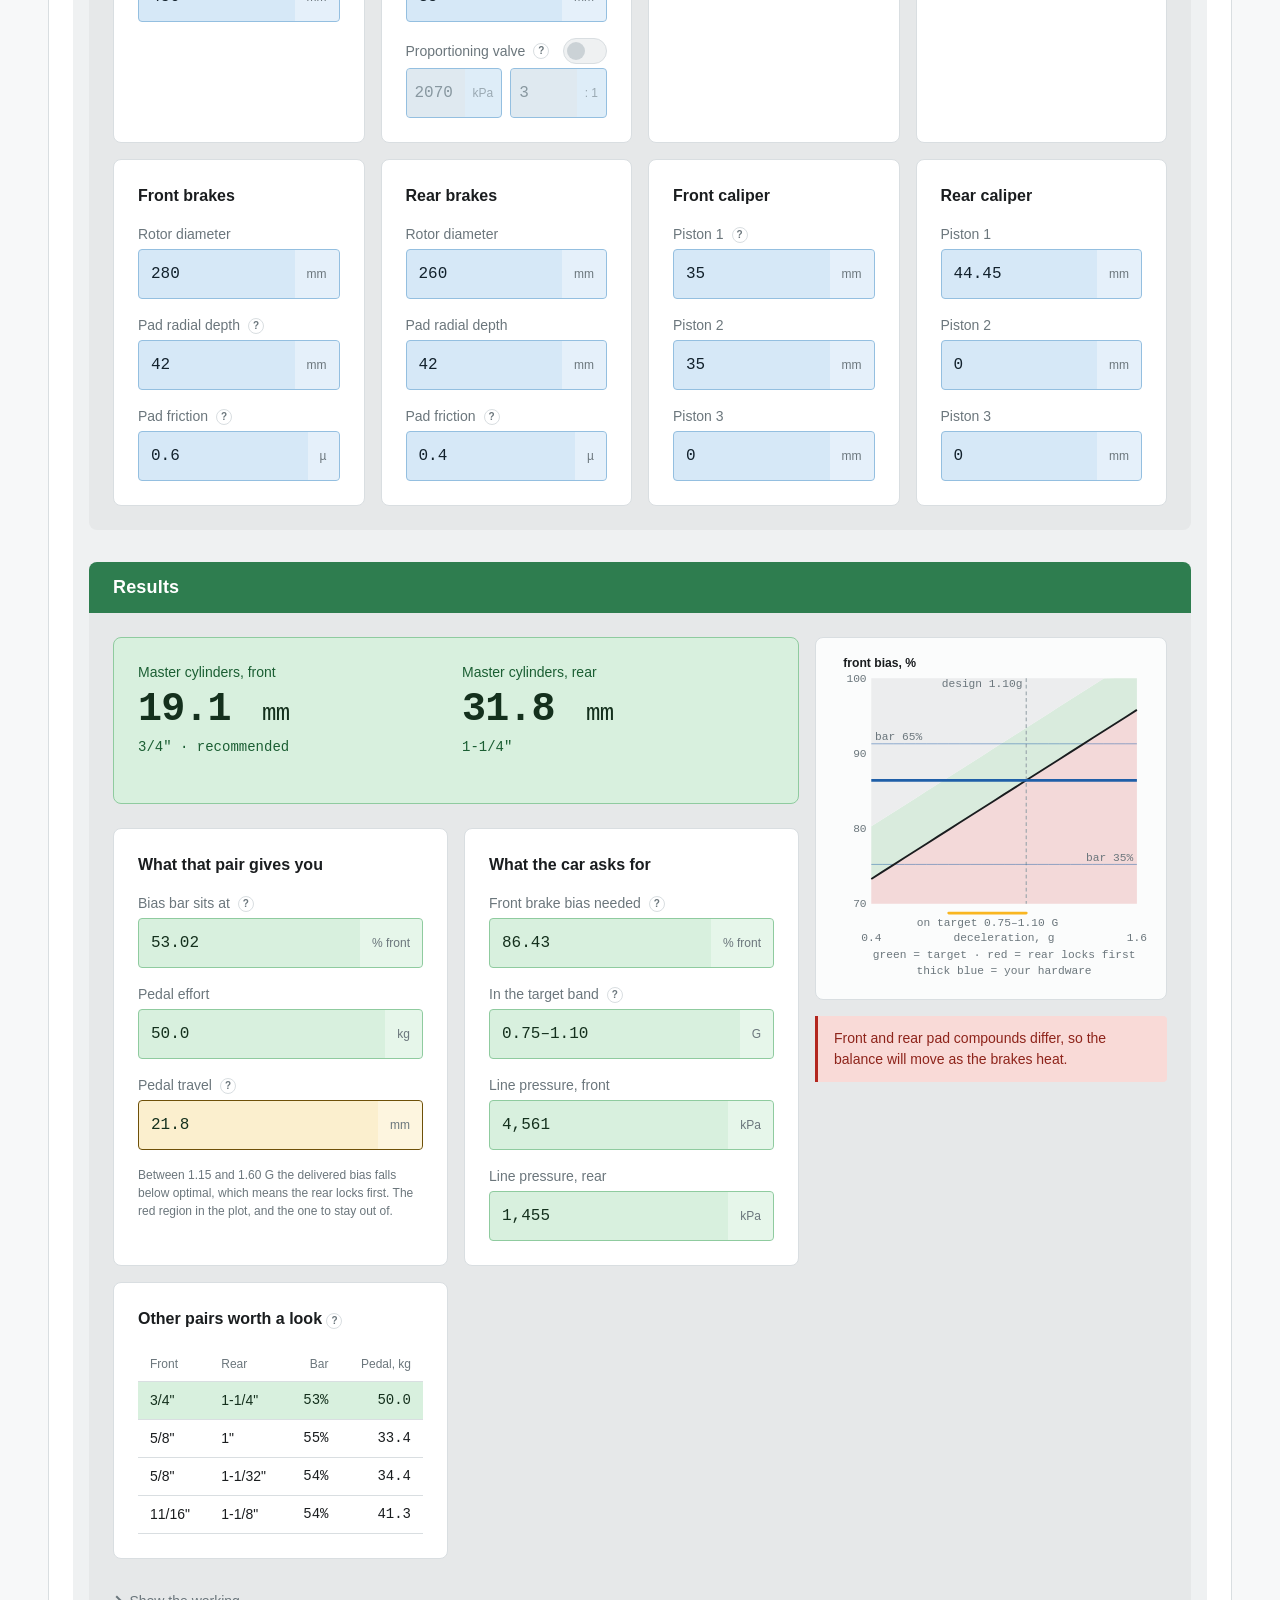
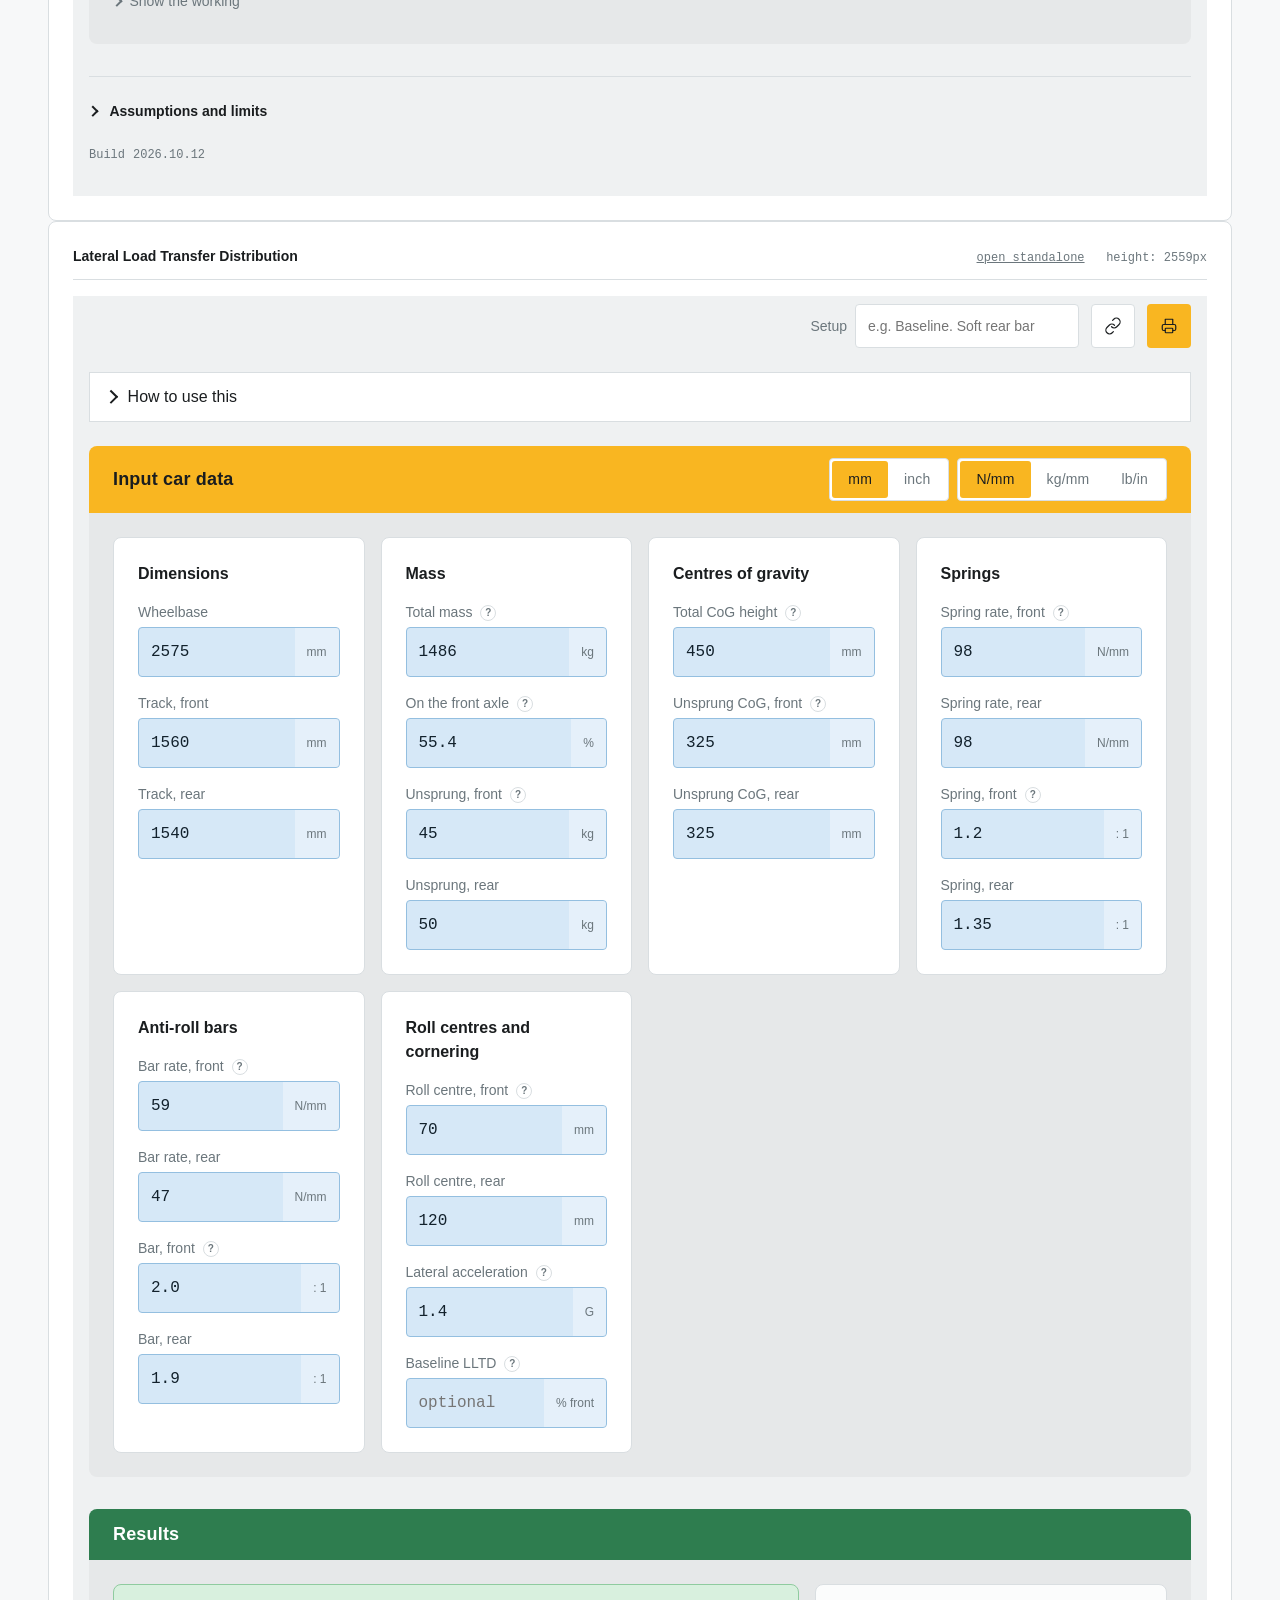
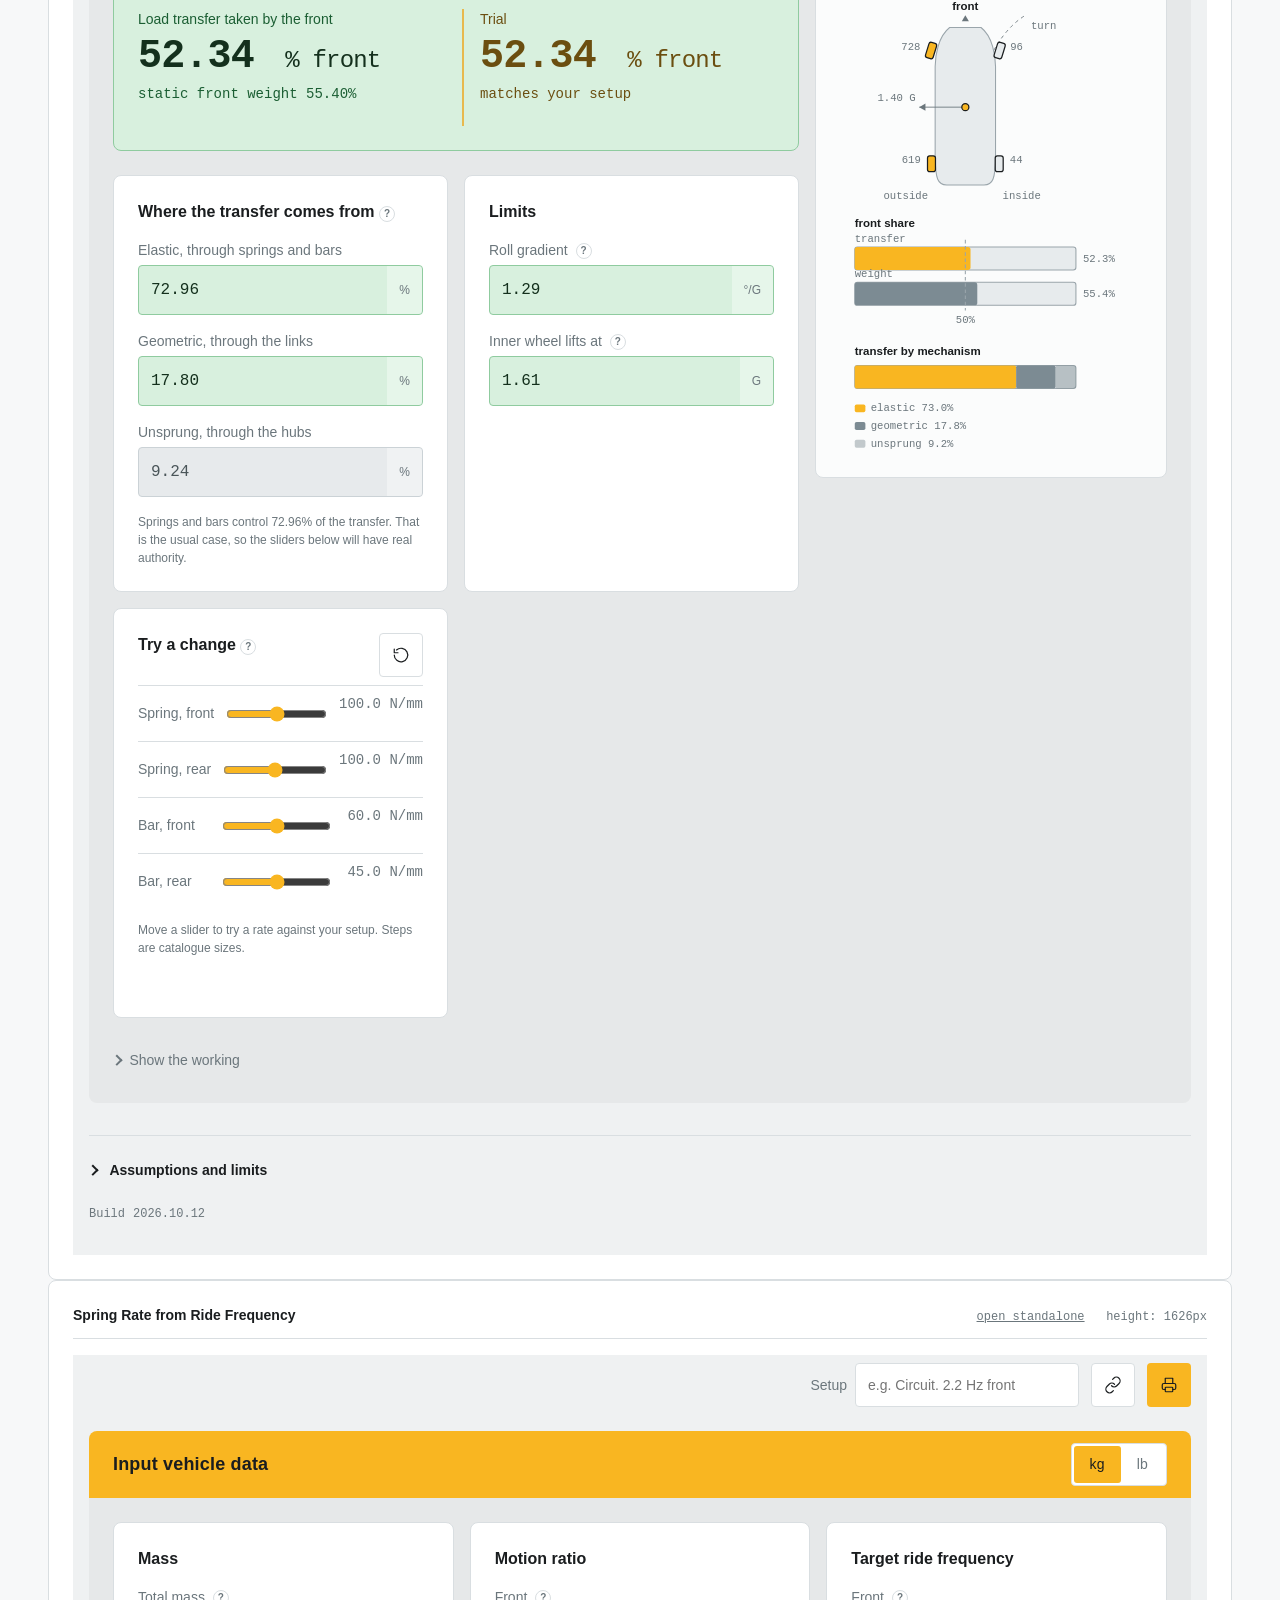
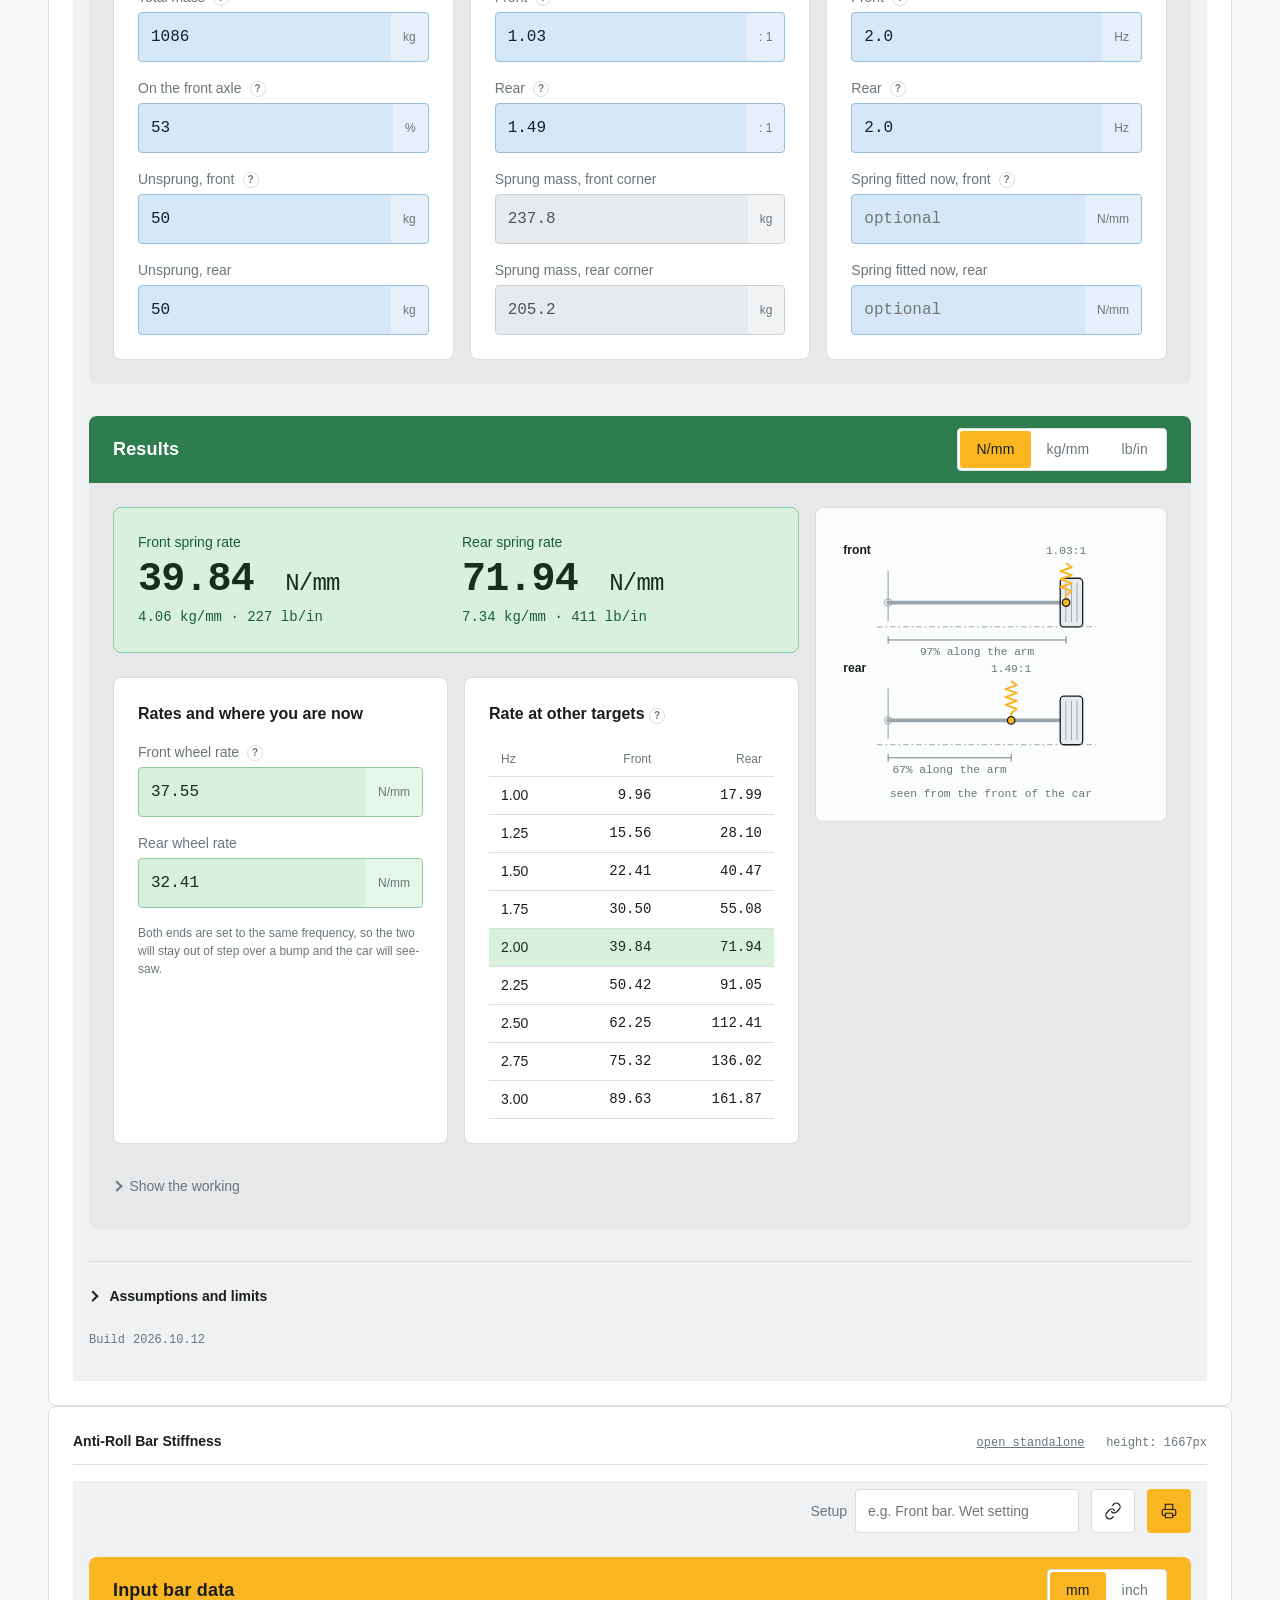
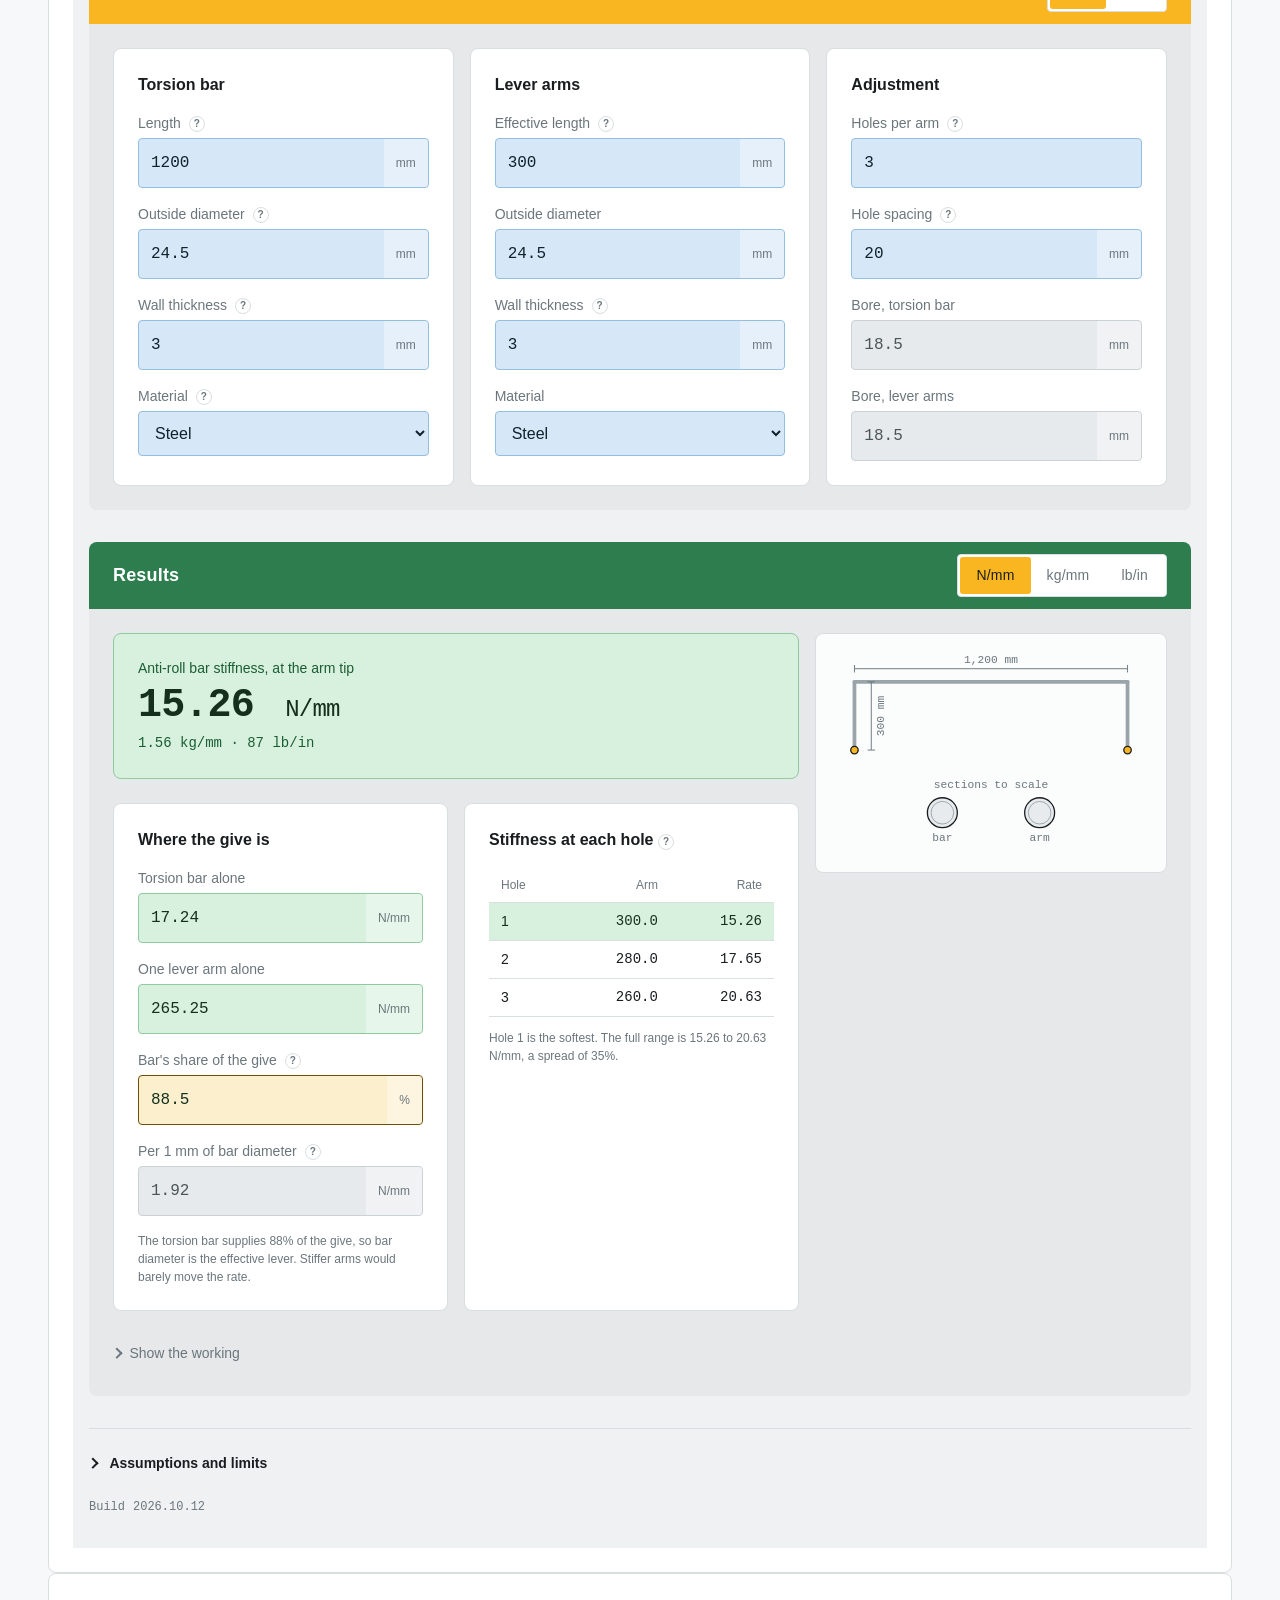
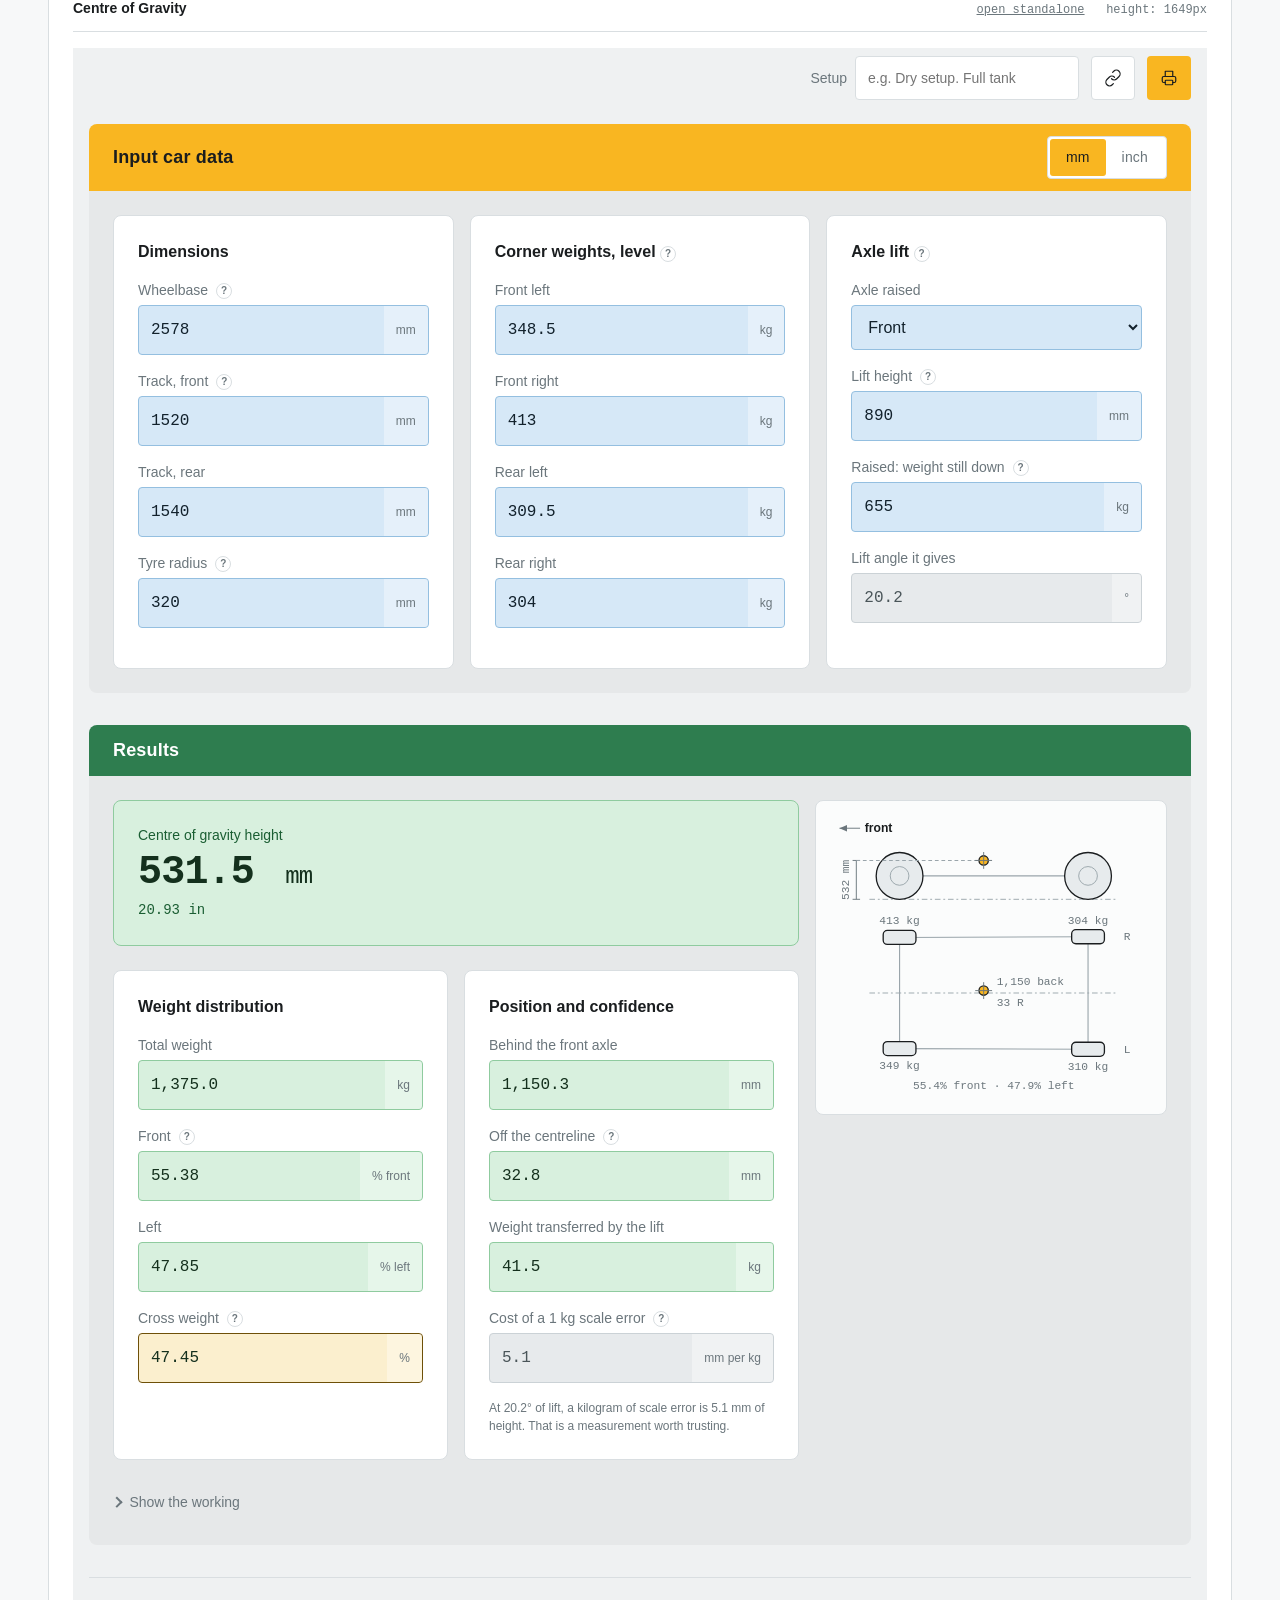
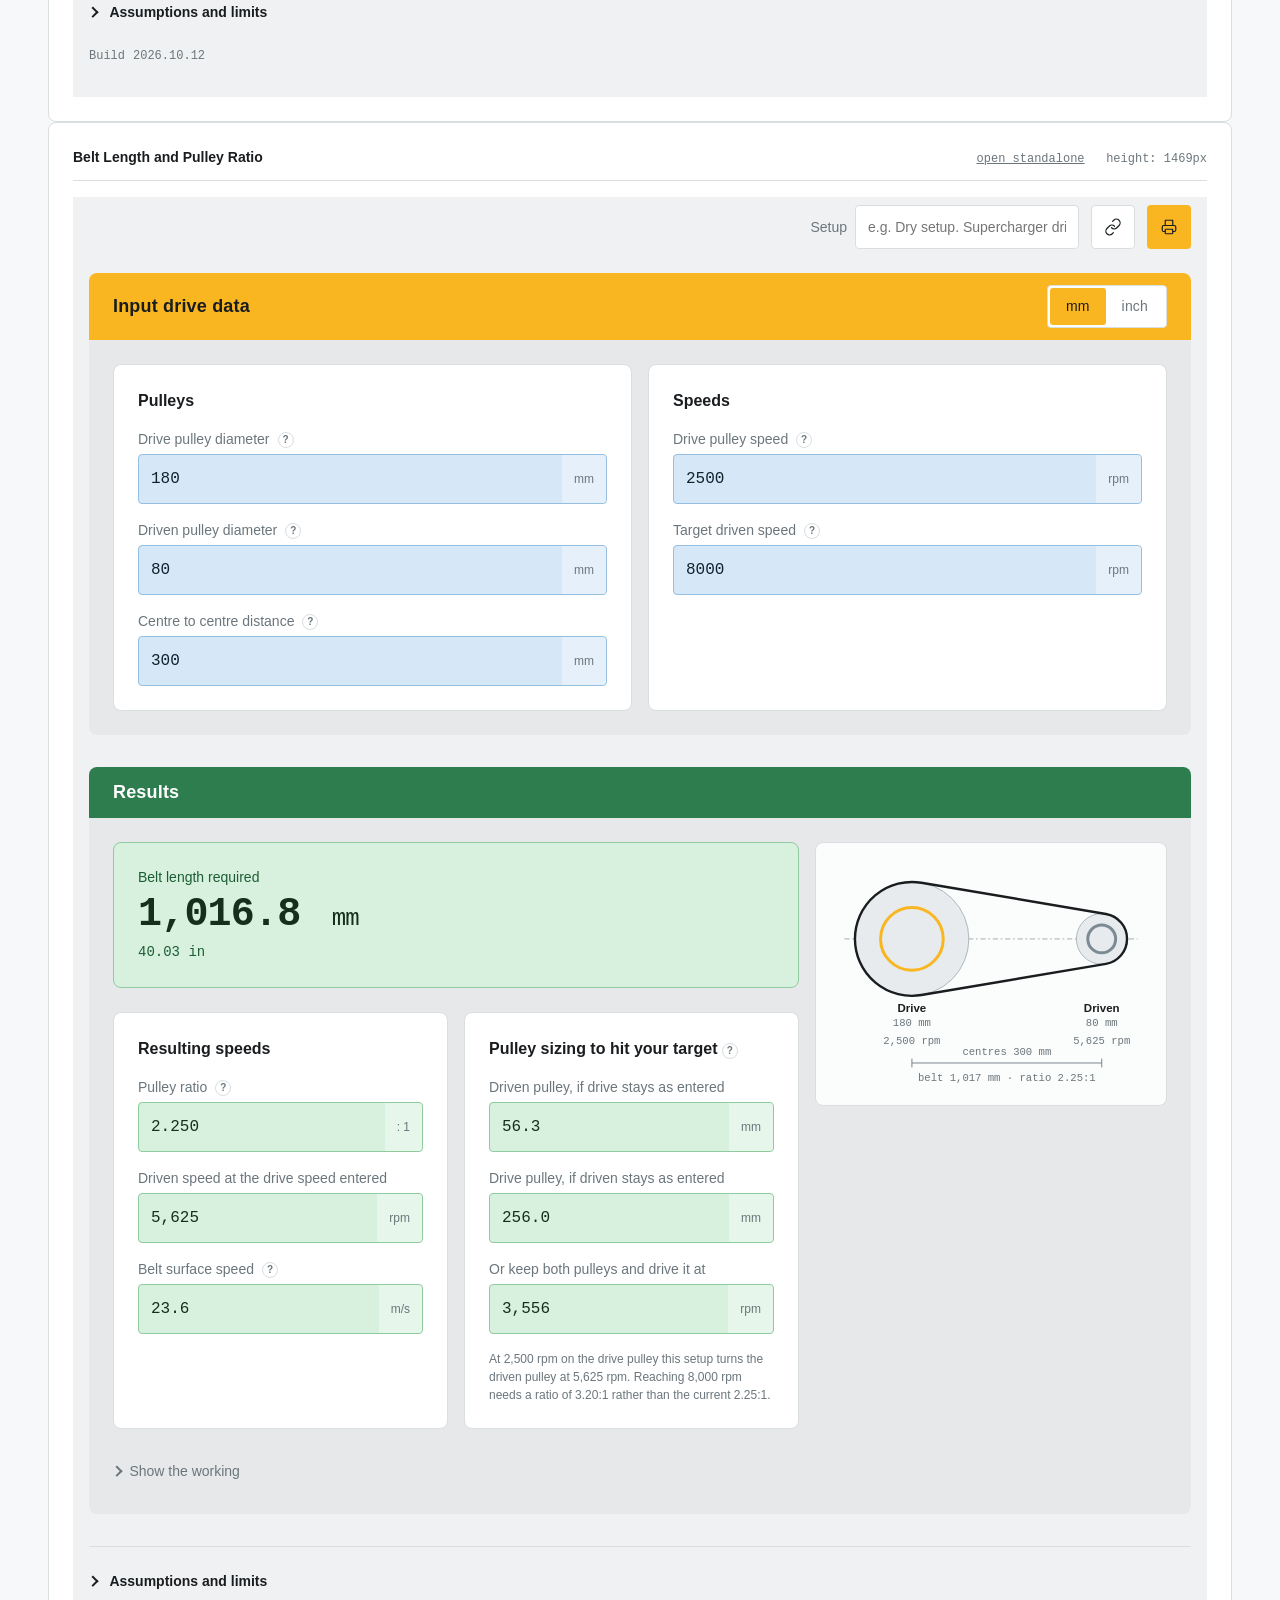
==== commit f2216b73: "Filament guide, mobile layout, printable cheat sheet" ====
--- a/hpa-calculators/preview.html
+++ b/hpa-calculators/preview.html
@@ -82,6 +82,18 @@
             title="Engine displacement calculator" style="height:620px"></iframe>
   </div>
 
+  <div class="host" id="host-filament">
+    <p class="host__title">
+      <span>3D Printing Filament Guide</span>
+      <span class="host__meta">
+        <a href="calculators/filament-guide/" target="_blank">open standalone</a>
+        &nbsp; height: <span data-height>—</span>
+      </span>
+    </p>
+    <iframe data-hpa-calc src="calculators/filament-guide/"
+            title="3D printing filament guide" style="height:1200px"></iframe>
+  </div>
+
   <div class="host" id="host-brake">
     <p class="host__title">
       <span>Brake System</span>
--- a/hpa-calculators/shared/tokens.css
+++ b/hpa-calculators/shared/tokens.css
@@ -69,6 +69,16 @@
   --field-trial-bg:      #FDF1D4;
   --field-trial-border:  #E8B94E;
   --field-trial-ink:     #6B4E10;
+
+  /* Up to six overlaid series on one plot. Chosen to stay apart for the
+     common forms of colour blindness, since the shapes sit on top of one
+     another and a legend is the only other way to tell them apart. */
+  --series-1: #1F5FA8;
+  --series-2: #D97706;
+  --series-3: #0F766E;
+  --series-4: #9333EA;
+  --series-5: #BE123C;
+  --series-6: #4D7C0F;
 
   /* The line under judgement on a plot. Blue, because it has to be legible
      against every zone colour and distinct from the black optimal line it is
